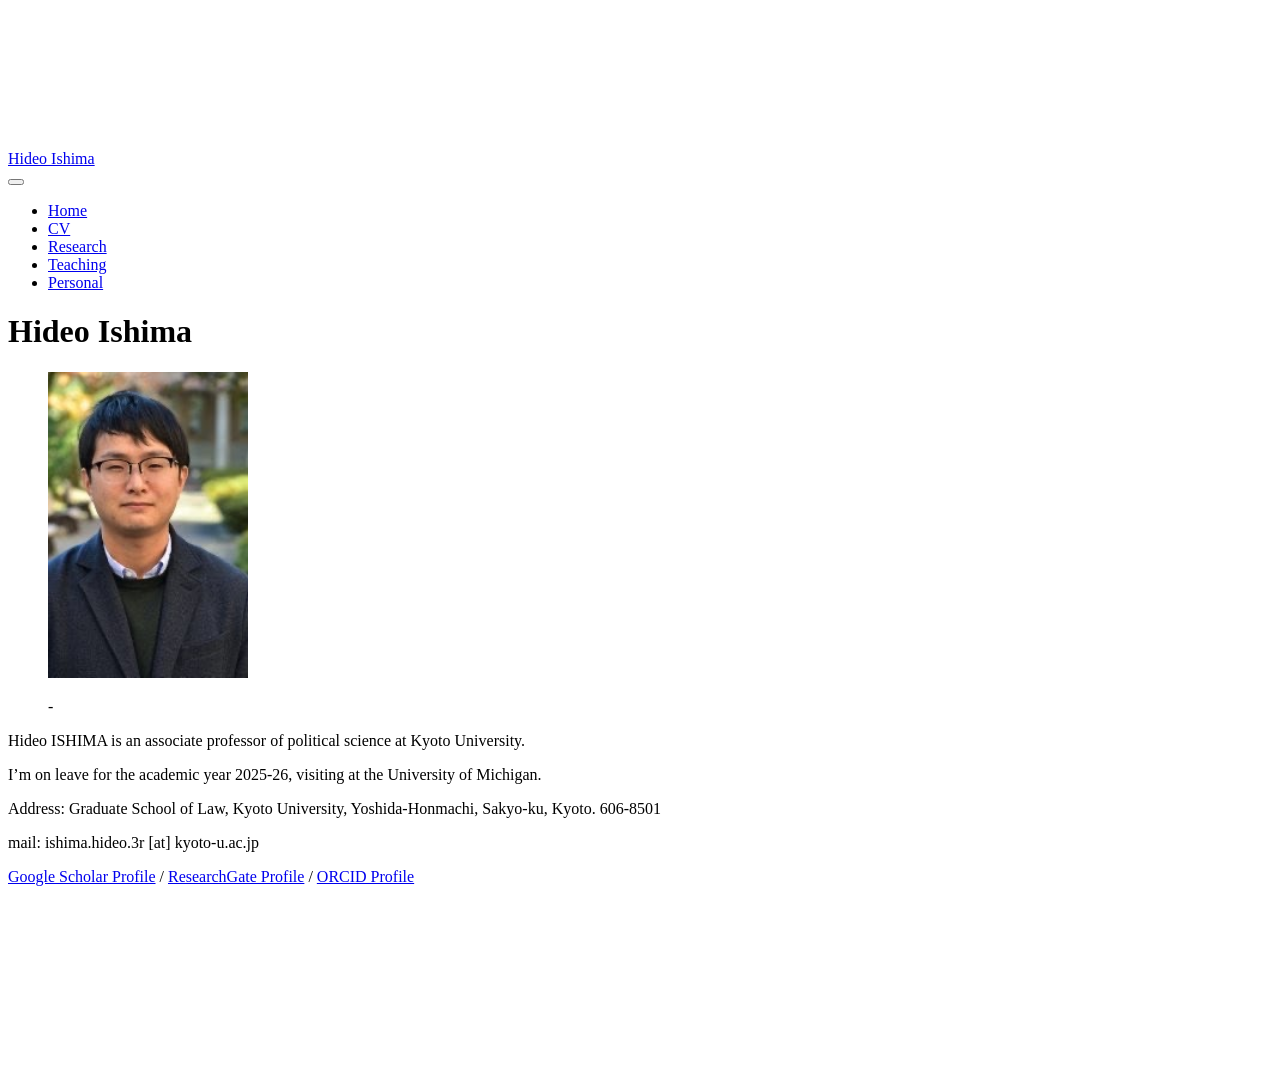
==== index.html @ a332a1b3 "Built site for gh-pages" ====
<!DOCTYPE html>
<html xmlns="http://www.w3.org/1999/xhtml" lang="en" xml:lang="en"><head>

<meta charset="utf-8">
<meta name="generator" content="quarto-1.8.24">

<meta name="viewport" content="width=device-width, initial-scale=1.0, user-scalable=yes">


<title>Hideo Ishima</title>
<style>
code{white-space: pre-wrap;}
span.smallcaps{font-variant: small-caps;}
div.columns{display: flex; gap: min(4vw, 1.5em);}
div.column{flex: auto; overflow-x: auto;}
div.hanging-indent{margin-left: 1.5em; text-indent: -1.5em;}
ul.task-list{list-style: none;}
ul.task-list li input[type="checkbox"] {
  width: 0.8em;
  margin: 0 0.8em 0.2em -1em; /* quarto-specific, see https://github.com/quarto-dev/quarto-cli/issues/4556 */ 
  vertical-align: middle;
}
</style>


<script src="site_libs/quarto-nav/quarto-nav.js"></script>
<script src="site_libs/quarto-nav/headroom.min.js"></script>
<script src="site_libs/clipboard/clipboard.min.js"></script>
<script src="site_libs/quarto-search/autocomplete.umd.js"></script>
<script src="site_libs/quarto-search/fuse.min.js"></script>
<script src="site_libs/quarto-search/quarto-search.js"></script>
<meta name="quarto:offset" content="./">
<script src="site_libs/quarto-html/quarto.js" type="module"></script>
<script src="site_libs/quarto-html/tabsets/tabsets.js" type="module"></script>
<script src="site_libs/quarto-html/axe/axe-check.js" type="module"></script>
<script src="site_libs/quarto-html/popper.min.js"></script>
<script src="site_libs/quarto-html/tippy.umd.min.js"></script>
<script src="site_libs/quarto-html/anchor.min.js"></script>
<link href="site_libs/quarto-html/tippy.css" rel="stylesheet">
<link href="site_libs/quarto-html/quarto-syntax-highlighting-dc55a5b9e770e841cd82e46aadbfb9b0.css" rel="stylesheet" id="quarto-text-highlighting-styles">
<script src="site_libs/bootstrap/bootstrap.min.js"></script>
<link href="site_libs/bootstrap/bootstrap-icons.css" rel="stylesheet">
<link href="site_libs/bootstrap/bootstrap-5b4ad623e5705c0698d39aec6f10cf02.min.css" rel="stylesheet" append-hash="true" id="quarto-bootstrap" data-mode="light">
<script id="quarto-search-options" type="application/json">{
  "location": "navbar",
  "copy-button": false,
  "collapse-after": 3,
  "panel-placement": "end",
  "type": "overlay",
  "limit": 50,
  "keyboard-shortcut": [
    "f",
    "/",
    "s"
  ],
  "show-item-context": false,
  "language": {
    "search-no-results-text": "No results",
    "search-matching-documents-text": "matching documents",
    "search-copy-link-title": "Copy link to search",
    "search-hide-matches-text": "Hide additional matches",
    "search-more-match-text": "more match in this document",
    "search-more-matches-text": "more matches in this document",
    "search-clear-button-title": "Clear",
    "search-text-placeholder": "",
    "search-detached-cancel-button-title": "Cancel",
    "search-submit-button-title": "Submit",
    "search-label": "Search"
  }
}</script>


<link rel="stylesheet" href="styles.css">
</head>

<body class="nav-fixed quarto-light">

<div id="quarto-search-results"></div>
  <header id="quarto-header" class="headroom fixed-top">
    <nav class="navbar navbar-expand-lg " data-bs-theme="dark">
      <div class="navbar-container container-fluid">
      <div class="navbar-brand-container mx-auto">
    <a href="./index.html" class="navbar-brand navbar-brand-logo">
    </a>
    <a class="navbar-brand" href="./index.html">
    <span class="navbar-title">Hideo Ishima</span>
    </a>
  </div>
            <div id="quarto-search" class="" title="Search"></div>
          <button class="navbar-toggler" type="button" data-bs-toggle="collapse" data-bs-target="#navbarCollapse" aria-controls="navbarCollapse" role="menu" aria-expanded="false" aria-label="Toggle navigation" onclick="if (window.quartoToggleHeadroom) { window.quartoToggleHeadroom(); }">
  <span class="navbar-toggler-icon"></span>
</button>
          <div class="collapse navbar-collapse" id="navbarCollapse">
            <ul class="navbar-nav navbar-nav-scroll me-auto">
  <li class="nav-item">
    <a class="nav-link active" href="./index.html" aria-current="page"> 
<span class="menu-text">Home</span></a>
  </li>  
  <li class="nav-item">
    <a class="nav-link" href="./about.html"> 
<span class="menu-text">CV</span></a>
  </li>  
  <li class="nav-item">
    <a class="nav-link" href="./research.html"> 
<span class="menu-text">Research</span></a>
  </li>  
  <li class="nav-item">
    <a class="nav-link" href="./teaching.html"> 
<span class="menu-text">Teaching</span></a>
  </li>  
  <li class="nav-item">
    <a class="nav-link" href="./personal.html"> 
<span class="menu-text">Personal</span></a>
  </li>  
</ul>
          </div> <!-- /navcollapse -->
            <div class="quarto-navbar-tools">
</div>
      </div> <!-- /container-fluid -->
    </nav>
</header>
<!-- content -->
<div id="quarto-content" class="quarto-container page-columns page-rows-contents page-layout-article page-navbar">
<!-- sidebar -->
<!-- margin-sidebar -->
    <div id="quarto-margin-sidebar" class="sidebar margin-sidebar zindex-bottom">
        
    </div>
<!-- main -->
<main class="content" id="quarto-document-content">

<header id="title-block-header" class="quarto-title-block default">
<div class="quarto-title">
<h1 class="title">Hideo Ishima</h1>
</div>



<div class="quarto-title-meta">

    
  
    
  </div>
  


</header>


<div class="quarto-figure quarto-figure-center">
<figure class="figure">
<p><img src="pictures/profile.jpg" class="float-end rounded img-fluid figure-img" width="200"></p>
<figcaption>-</figcaption>
</figure>
</div>
<p>Hideo ISHIMA is an associate professor of political science at Kyoto University.</p>
<p>I’m on leave for the academic year 2025-26, visiting at the University of Michigan.</p>
<p>Address: Graduate School of Law, Kyoto University, Yoshida-Honmachi, Sakyo-ku, Kyoto. 606-8501</p>
<p>mail: ishima.hideo.3r [at] kyoto-u.ac.jp</p>
<p><a href="https://scholar.google.co.jp/citations?user=8bQKmPMAAAAJ&amp;hl=en">Google Scholar Profile</a> / <a href="https://www.researchgate.net/profile/Hideo-Ishima">ResearchGate Profile</a> / <a href="https://orcid.org/0000-0002-8777-1902">ORCID Profile</a></p>



</main> <!-- /main -->
<script id="quarto-html-after-body" type="application/javascript">
  window.document.addEventListener("DOMContentLoaded", function (event) {
    const icon = "";
    const anchorJS = new window.AnchorJS();
    anchorJS.options = {
      placement: 'right',
      icon: icon
    };
    anchorJS.add('.anchored');
    const isCodeAnnotation = (el) => {
      for (const clz of el.classList) {
        if (clz.startsWith('code-annotation-')) {                     
          return true;
        }
      }
      return false;
    }
    const onCopySuccess = function(e) {
      // button target
      const button = e.trigger;
      // don't keep focus
      button.blur();
      // flash "checked"
      button.classList.add('code-copy-button-checked');
      var currentTitle = button.getAttribute("title");
      button.setAttribute("title", "Copied!");
      let tooltip;
      if (window.bootstrap) {
        button.setAttribute("data-bs-toggle", "tooltip");
        button.setAttribute("data-bs-placement", "left");
        button.setAttribute("data-bs-title", "Copied!");
        tooltip = new bootstrap.Tooltip(button, 
          { trigger: "manual", 
            customClass: "code-copy-button-tooltip",
            offset: [0, -8]});
        tooltip.show();    
      }
      setTimeout(function() {
        if (tooltip) {
          tooltip.hide();
          button.removeAttribute("data-bs-title");
          button.removeAttribute("data-bs-toggle");
          button.removeAttribute("data-bs-placement");
        }
        button.setAttribute("title", currentTitle);
        button.classList.remove('code-copy-button-checked');
      }, 1000);
      // clear code selection
      e.clearSelection();
    }
    const getTextToCopy = function(trigger) {
      const outerScaffold = trigger.parentElement.cloneNode(true);
      const codeEl = outerScaffold.querySelector('code');
      for (const childEl of codeEl.children) {
        if (isCodeAnnotation(childEl)) {
          childEl.remove();
        }
      }
      return codeEl.innerText;
    }
    const clipboard = new window.ClipboardJS('.code-copy-button:not([data-in-quarto-modal])', {
      text: getTextToCopy
    });
    clipboard.on('success', onCopySuccess);
    if (window.document.getElementById('quarto-embedded-source-code-modal')) {
      const clipboardModal = new window.ClipboardJS('.code-copy-button[data-in-quarto-modal]', {
        text: getTextToCopy,
        container: window.document.getElementById('quarto-embedded-source-code-modal')
      });
      clipboardModal.on('success', onCopySuccess);
    }
      var localhostRegex = new RegExp(/^(?:http|https):\/\/localhost\:?[0-9]*\//);
      var mailtoRegex = new RegExp(/^mailto:/);
        var filterRegex = new RegExp('/' + window.location.host + '/');
      var isInternal = (href) => {
          return filterRegex.test(href) || localhostRegex.test(href) || mailtoRegex.test(href);
      }
      // Inspect non-navigation links and adorn them if external
     var links = window.document.querySelectorAll('a[href]:not(.nav-link):not(.navbar-brand):not(.toc-action):not(.sidebar-link):not(.sidebar-item-toggle):not(.pagination-link):not(.no-external):not([aria-hidden]):not(.dropdown-item):not(.quarto-navigation-tool):not(.about-link)');
      for (var i=0; i<links.length; i++) {
        const link = links[i];
        if (!isInternal(link.href)) {
          // undo the damage that might have been done by quarto-nav.js in the case of
          // links that we want to consider external
          if (link.dataset.originalHref !== undefined) {
            link.href = link.dataset.originalHref;
          }
        }
      }
    function tippyHover(el, contentFn, onTriggerFn, onUntriggerFn) {
      const config = {
        allowHTML: true,
        maxWidth: 500,
        delay: 100,
        arrow: false,
        appendTo: function(el) {
            return el.parentElement;
        },
        interactive: true,
        interactiveBorder: 10,
        theme: 'quarto',
        placement: 'bottom-start',
      };
      if (contentFn) {
        config.content = contentFn;
      }
      if (onTriggerFn) {
        config.onTrigger = onTriggerFn;
      }
      if (onUntriggerFn) {
        config.onUntrigger = onUntriggerFn;
      }
      window.tippy(el, config); 
    }
    const noterefs = window.document.querySelectorAll('a[role="doc-noteref"]');
    for (var i=0; i<noterefs.length; i++) {
      const ref = noterefs[i];
      tippyHover(ref, function() {
        // use id or data attribute instead here
        let href = ref.getAttribute('data-footnote-href') || ref.getAttribute('href');
        try { href = new URL(href).hash; } catch {}
        const id = href.replace(/^#\/?/, "");
        const note = window.document.getElementById(id);
        if (note) {
          return note.innerHTML;
        } else {
          return "";
        }
      });
    }
    const xrefs = window.document.querySelectorAll('a.quarto-xref');
    const processXRef = (id, note) => {
      // Strip column container classes
      const stripColumnClz = (el) => {
        el.classList.remove("page-full", "page-columns");
        if (el.children) {
          for (const child of el.children) {
            stripColumnClz(child);
          }
        }
      }
      stripColumnClz(note)
      if (id === null || id.startsWith('sec-')) {
        // Special case sections, only their first couple elements
        const container = document.createElement("div");
        if (note.children && note.children.length > 2) {
          container.appendChild(note.children[0].cloneNode(true));
          for (let i = 1; i < note.children.length; i++) {
            const child = note.children[i];
            if (child.tagName === "P" && child.innerText === "") {
              continue;
            } else {
              container.appendChild(child.cloneNode(true));
              break;
            }
          }
          if (window.Quarto?.typesetMath) {
            window.Quarto.typesetMath(container);
          }
          return container.innerHTML
        } else {
          if (window.Quarto?.typesetMath) {
            window.Quarto.typesetMath(note);
          }
          return note.innerHTML;
        }
      } else {
        // Remove any anchor links if they are present
        const anchorLink = note.querySelector('a.anchorjs-link');
        if (anchorLink) {
          anchorLink.remove();
        }
        if (window.Quarto?.typesetMath) {
          window.Quarto.typesetMath(note);
        }
        if (note.classList.contains("callout")) {
          return note.outerHTML;
        } else {
          return note.innerHTML;
        }
      }
    }
    for (var i=0; i<xrefs.length; i++) {
      const xref = xrefs[i];
      tippyHover(xref, undefined, function(instance) {
        instance.disable();
        let url = xref.getAttribute('href');
        let hash = undefined; 
        if (url.startsWith('#')) {
          hash = url;
        } else {
          try { hash = new URL(url).hash; } catch {}
        }
        if (hash) {
          const id = hash.replace(/^#\/?/, "");
          const note = window.document.getElementById(id);
          if (note !== null) {
            try {
              const html = processXRef(id, note.cloneNode(true));
              instance.setContent(html);
            } finally {
              instance.enable();
              instance.show();
            }
          } else {
            // See if we can fetch this
            fetch(url.split('#')[0])
            .then(res => res.text())
            .then(html => {
              const parser = new DOMParser();
              const htmlDoc = parser.parseFromString(html, "text/html");
              const note = htmlDoc.getElementById(id);
              if (note !== null) {
                const html = processXRef(id, note);
                instance.setContent(html);
              } 
            }).finally(() => {
              instance.enable();
              instance.show();
            });
          }
        } else {
          // See if we can fetch a full url (with no hash to target)
          // This is a special case and we should probably do some content thinning / targeting
          fetch(url)
          .then(res => res.text())
          .then(html => {
            const parser = new DOMParser();
            const htmlDoc = parser.parseFromString(html, "text/html");
            const note = htmlDoc.querySelector('main.content');
            if (note !== null) {
              // This should only happen for chapter cross references
              // (since there is no id in the URL)
              // remove the first header
              if (note.children.length > 0 && note.children[0].tagName === "HEADER") {
                note.children[0].remove();
              }
              const html = processXRef(null, note);
              instance.setContent(html);
            } 
          }).finally(() => {
            instance.enable();
            instance.show();
          });
        }
      }, function(instance) {
      });
    }
        let selectedAnnoteEl;
        const selectorForAnnotation = ( cell, annotation) => {
          let cellAttr = 'data-code-cell="' + cell + '"';
          let lineAttr = 'data-code-annotation="' +  annotation + '"';
          const selector = 'span[' + cellAttr + '][' + lineAttr + ']';
          return selector;
        }
        const selectCodeLines = (annoteEl) => {
          const doc = window.document;
          const targetCell = annoteEl.getAttribute("data-target-cell");
          const targetAnnotation = annoteEl.getAttribute("data-target-annotation");
          const annoteSpan = window.document.querySelector(selectorForAnnotation(targetCell, targetAnnotation));
          const lines = annoteSpan.getAttribute("data-code-lines").split(",");
          const lineIds = lines.map((line) => {
            return targetCell + "-" + line;
          })
          let top = null;
          let height = null;
          let parent = null;
          if (lineIds.length > 0) {
              //compute the position of the single el (top and bottom and make a div)
              const el = window.document.getElementById(lineIds[0]);
              top = el.offsetTop;
              height = el.offsetHeight;
              parent = el.parentElement.parentElement;
            if (lineIds.length > 1) {
              const lastEl = window.document.getElementById(lineIds[lineIds.length - 1]);
              const bottom = lastEl.offsetTop + lastEl.offsetHeight;
              height = bottom - top;
            }
            if (top !== null && height !== null && parent !== null) {
              // cook up a div (if necessary) and position it 
              let div = window.document.getElementById("code-annotation-line-highlight");
              if (div === null) {
                div = window.document.createElement("div");
                div.setAttribute("id", "code-annotation-line-highlight");
                div.style.position = 'absolute';
                parent.appendChild(div);
              }
              div.style.top = top - 2 + "px";
              div.style.height = height + 4 + "px";
              div.style.left = 0;
              let gutterDiv = window.document.getElementById("code-annotation-line-highlight-gutter");
              if (gutterDiv === null) {
                gutterDiv = window.document.createElement("div");
                gutterDiv.setAttribute("id", "code-annotation-line-highlight-gutter");
                gutterDiv.style.position = 'absolute';
                const codeCell = window.document.getElementById(targetCell);
                const gutter = codeCell.querySelector('.code-annotation-gutter');
                gutter.appendChild(gutterDiv);
              }
              gutterDiv.style.top = top - 2 + "px";
              gutterDiv.style.height = height + 4 + "px";
            }
            selectedAnnoteEl = annoteEl;
          }
        };
        const unselectCodeLines = () => {
          const elementsIds = ["code-annotation-line-highlight", "code-annotation-line-highlight-gutter"];
          elementsIds.forEach((elId) => {
            const div = window.document.getElementById(elId);
            if (div) {
              div.remove();
            }
          });
          selectedAnnoteEl = undefined;
        };
          // Handle positioning of the toggle
      window.addEventListener(
        "resize",
        throttle(() => {
          elRect = undefined;
          if (selectedAnnoteEl) {
            selectCodeLines(selectedAnnoteEl);
          }
        }, 10)
      );
      function throttle(fn, ms) {
      let throttle = false;
      let timer;
        return (...args) => {
          if(!throttle) { // first call gets through
              fn.apply(this, args);
              throttle = true;
          } else { // all the others get throttled
              if(timer) clearTimeout(timer); // cancel #2
              timer = setTimeout(() => {
                fn.apply(this, args);
                timer = throttle = false;
              }, ms);
          }
        };
      }
        // Attach click handler to the DT
        const annoteDls = window.document.querySelectorAll('dt[data-target-cell]');
        for (const annoteDlNode of annoteDls) {
          annoteDlNode.addEventListener('click', (event) => {
            const clickedEl = event.target;
            if (clickedEl !== selectedAnnoteEl) {
              unselectCodeLines();
              const activeEl = window.document.querySelector('dt[data-target-cell].code-annotation-active');
              if (activeEl) {
                activeEl.classList.remove('code-annotation-active');
              }
              selectCodeLines(clickedEl);
              clickedEl.classList.add('code-annotation-active');
            } else {
              // Unselect the line
              unselectCodeLines();
              clickedEl.classList.remove('code-annotation-active');
            }
          });
        }
    const findCites = (el) => {
      const parentEl = el.parentElement;
      if (parentEl) {
        const cites = parentEl.dataset.cites;
        if (cites) {
          return {
            el,
            cites: cites.split(' ')
          };
        } else {
          return findCites(el.parentElement)
        }
      } else {
        return undefined;
      }
    };
    var bibliorefs = window.document.querySelectorAll('a[role="doc-biblioref"]');
    for (var i=0; i<bibliorefs.length; i++) {
      const ref = bibliorefs[i];
      const citeInfo = findCites(ref);
      if (citeInfo) {
        tippyHover(citeInfo.el, function() {
          var popup = window.document.createElement('div');
          citeInfo.cites.forEach(function(cite) {
            var citeDiv = window.document.createElement('div');
            citeDiv.classList.add('hanging-indent');
            citeDiv.classList.add('csl-entry');
            var biblioDiv = window.document.getElementById('ref-' + cite);
            if (biblioDiv) {
              citeDiv.innerHTML = biblioDiv.innerHTML;
            }
            popup.appendChild(citeDiv);
          });
          return popup.innerHTML;
        });
      }
    }
  });
  </script>
</div> <!-- /content -->




</body></html>
---- site_libs/quarto-html/tippy.css ----
.tippy-box[data-animation=fade][data-state=hidden]{opacity:0}[data-tippy-root]{max-width:calc(100vw - 10px)}.tippy-box{position:relative;background-color:#333;color:#fff;border-radius:4px;font-size:14px;line-height:1.4;white-space:normal;outline:0;transition-property:transform,visibility,opacity}.tippy-box[data-placement^=top]>.tippy-arrow{bottom:0}.tippy-box[data-placement^=top]>.tippy-arrow:before{bottom:-7px;left:0;border-width:8px 8px 0;border-top-color:initial;transform-origin:center top}.tippy-box[data-placement^=bottom]>.tippy-arrow{top:0}.tippy-box[data-placement^=bottom]>.tippy-arrow:before{top:-7px;left:0;border-width:0 8px 8px;border-bottom-color:initial;transform-origin:center bottom}.tippy-box[data-placement^=left]>.tippy-arrow{right:0}.tippy-box[data-placement^=left]>.tippy-arrow:before{border-width:8px 0 8px 8px;border-left-color:initial;right:-7px;transform-origin:center left}.tippy-box[data-placement^=right]>.tippy-arrow{left:0}.tippy-box[data-placement^=right]>.tippy-arrow:before{left:-7px;border-width:8px 8px 8px 0;border-right-color:initial;transform-origin:center right}.tippy-box[data-inertia][data-state=visible]{transition-timing-function:cubic-bezier(.54,1.5,.38,1.11)}.tippy-arrow{width:16px;height:16px;color:#333}.tippy-arrow:before{content:"";position:absolute;border-color:transparent;border-style:solid}.tippy-content{position:relative;padding:5px 9px;z-index:1}
---- site_libs/quarto-html/quarto-syntax-highlighting-dc55a5b9e770e841cd82e46aadbfb9b0.css ----
/* quarto syntax highlight colors */
:root {
  --quarto-hl-ot-color: #003B4F;
  --quarto-hl-at-color: #657422;
  --quarto-hl-ss-color: #20794D;
  --quarto-hl-an-color: #5E5E5E;
  --quarto-hl-fu-color: #4758AB;
  --quarto-hl-st-color: #20794D;
  --quarto-hl-cf-color: #003B4F;
  --quarto-hl-op-color: #5E5E5E;
  --quarto-hl-er-color: #AD0000;
  --quarto-hl-bn-color: #AD0000;
  --quarto-hl-al-color: #AD0000;
  --quarto-hl-va-color: #111111;
  --quarto-hl-bu-color: inherit;
  --quarto-hl-ex-color: inherit;
  --quarto-hl-pp-color: #AD0000;
  --quarto-hl-in-color: #5E5E5E;
  --quarto-hl-vs-color: #20794D;
  --quarto-hl-wa-color: #5E5E5E;
  --quarto-hl-do-color: #5E5E5E;
  --quarto-hl-im-color: #00769E;
  --quarto-hl-ch-color: #20794D;
  --quarto-hl-dt-color: #AD0000;
  --quarto-hl-fl-color: #AD0000;
  --quarto-hl-co-color: #5E5E5E;
  --quarto-hl-cv-color: #5E5E5E;
  --quarto-hl-cn-color: #8f5902;
  --quarto-hl-sc-color: #5E5E5E;
  --quarto-hl-dv-color: #AD0000;
  --quarto-hl-kw-color: #003B4F;
}

/* other quarto variables */
:root {
  --quarto-font-monospace: SFMono-Regular, Menlo, Monaco, Consolas, "Liberation Mono", "Courier New", monospace;
}

/* syntax highlight based on Pandoc's rules */
pre > code.sourceCode > span {
  color: #003B4F;
}

code.sourceCode > span {
  color: #003B4F;
}

div.sourceCode,
div.sourceCode pre.sourceCode {
  color: #003B4F;
}

/* Normal */
code span {
  color: #003B4F;
}

/* Alert */
code span.al {
  color: #AD0000;
  font-style: inherit;
}

/* Annotation */
code span.an {
  color: #5E5E5E;
  font-style: inherit;
}

/* Attribute */
code span.at {
  color: #657422;
  font-style: inherit;
}

/* BaseN */
code span.bn {
  color: #AD0000;
  font-style: inherit;
}

/* BuiltIn */
code span.bu {
  font-style: inherit;
}

/* ControlFlow */
code span.cf {
  color: #003B4F;
  font-weight: bold;
  font-style: inherit;
}

/* Char */
code span.ch {
  color: #20794D;
  font-style: inherit;
}

/* Constant */
code span.cn {
  color: #8f5902;
  font-style: inherit;
}

/* Comment */
code span.co {
  color: #5E5E5E;
  font-style: inherit;
}

/* CommentVar */
code span.cv {
  color: #5E5E5E;
  font-style: italic;
}

/* Documentation */
code span.do {
  color: #5E5E5E;
  font-style: italic;
}

/* DataType */
code span.dt {
  color: #AD0000;
  font-style: inherit;
}

/* DecVal */
code span.dv {
  color: #AD0000;
  font-style: inherit;
}

/* Error */
code span.er {
  color: #AD0000;
  font-style: inherit;
}

/* Extension */
code span.ex {
  font-style: inherit;
}

/* Float */
code span.fl {
  color: #AD0000;
  font-style: inherit;
}

/* Function */
code span.fu {
  color: #4758AB;
  font-style: inherit;
}

/* Import */
code span.im {
  color: #00769E;
  font-style: inherit;
}

/* Information */
code span.in {
  color: #5E5E5E;
  font-style: inherit;
}

/* Keyword */
code span.kw {
  color: #003B4F;
  font-weight: bold;
  font-style: inherit;
}

/* Operator */
code span.op {
  color: #5E5E5E;
  font-style: inherit;
}

/* Other */
code span.ot {
  color: #003B4F;
  font-style: inherit;
}

/* Preprocessor */
code span.pp {
  color: #AD0000;
  font-style: inherit;
}

/* SpecialChar */
code span.sc {
  color: #5E5E5E;
  font-style: inherit;
}

/* SpecialString */
code span.ss {
  color: #20794D;
  font-style: inherit;
}

/* String */
code span.st {
  color: #20794D;
  font-style: inherit;
}

/* Variable */
code span.va {
  color: #111111;
  font-style: inherit;
}

/* VerbatimString */
code span.vs {
  color: #20794D;
  font-style: inherit;
}

/* Warning */
code span.wa {
  color: #5E5E5E;
  font-style: italic;
}

.prevent-inlining {
  content: "</";
}

/*# sourceMappingURL=21f0b8dca5c347bd0a806dc2ce2adfe3.css.map */
---- styles.css ----
/* css styles */

.profile-right{
    float: right;
    width: 180px;
    margin: 0 0 1rem 1rem;
    border-radius: 8px;
}
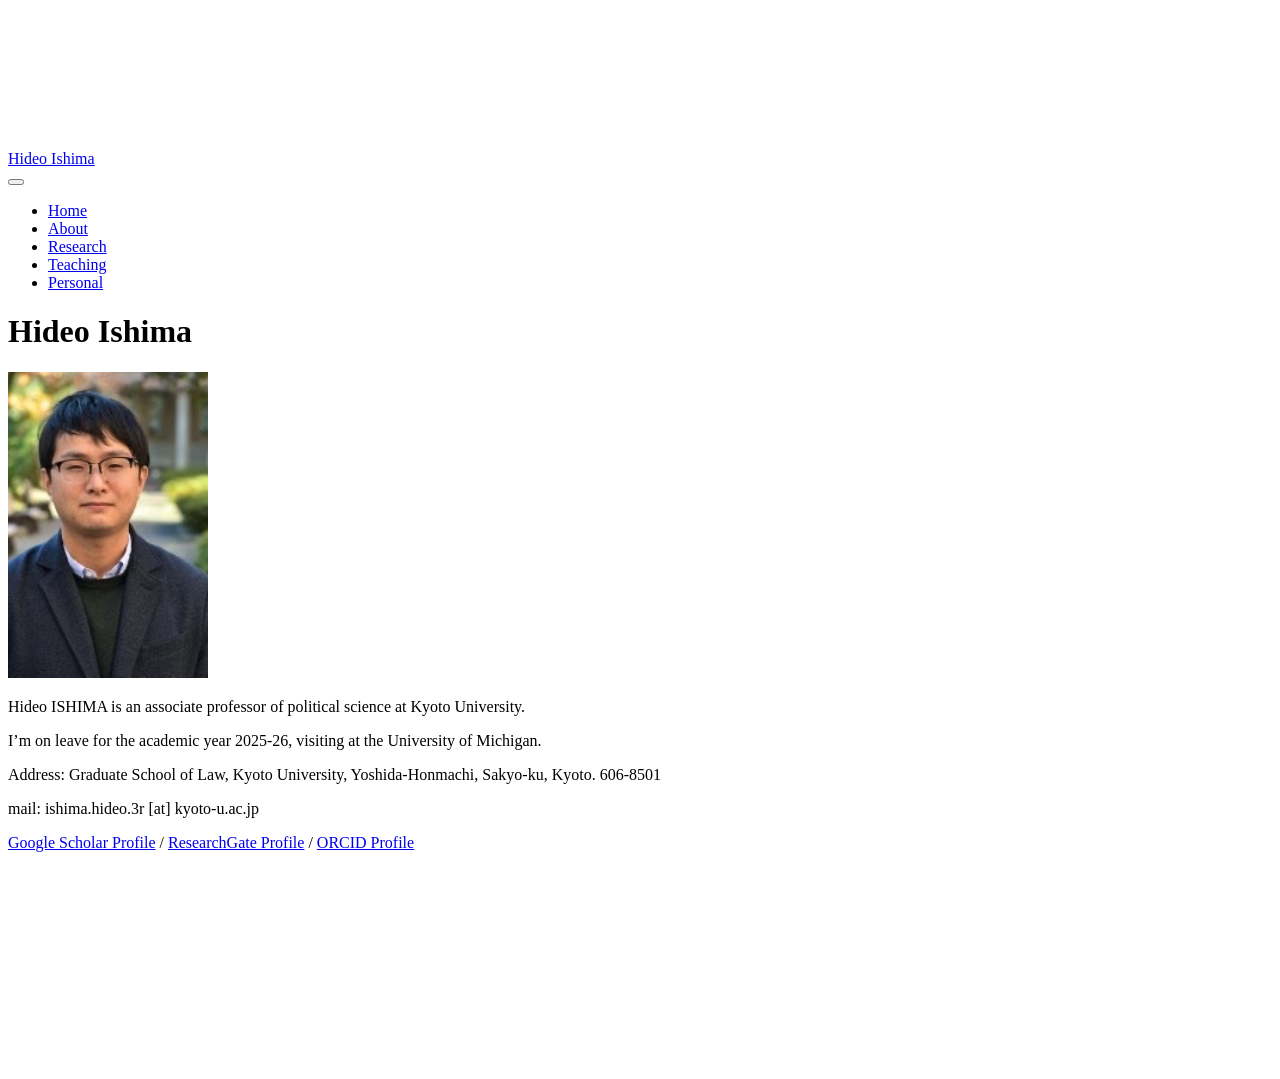
==== commit 3a433b06: "Built site for gh-pages" ====
--- a/index.html
+++ b/index.html
@@ -98,7 +98,7 @@
   </li>  
   <li class="nav-item">
     <a class="nav-link" href="./about.html"> 
-<span class="menu-text">CV</span></a>
+<span class="menu-text">About</span></a>
   </li>  
   <li class="nav-item">
     <a class="nav-link" href="./research.html"> 
@@ -148,12 +148,7 @@
 </header>
 
 
-<div class="quarto-figure quarto-figure-center">
-<figure class="figure">
-<p><img src="pictures/profile.jpg" class="float-end rounded img-fluid figure-img" width="200"></p>
-<figcaption>-</figcaption>
-</figure>
-</div>
+<p><img src="pictures/profile.jpg" class="float-end rounded img-fluid" width="200"></p>
 <p>Hideo ISHIMA is an associate professor of political science at Kyoto University.</p>
 <p>I’m on leave for the academic year 2025-26, visiting at the University of Michigan.</p>
 <p>Address: Graduate School of Law, Kyoto University, Yoshida-Honmachi, Sakyo-ku, Kyoto. 606-8501</p>
@@ -236,7 +231,7 @@
     }
       var localhostRegex = new RegExp(/^(?:http|https):\/\/localhost\:?[0-9]*\//);
       var mailtoRegex = new RegExp(/^mailto:/);
-        var filterRegex = new RegExp('/' + window.location.host + '/');
+        var filterRegex = new RegExp("https:\/\/h-ism\.github\.io\/");
       var isInternal = (href) => {
           return filterRegex.test(href) || localhostRegex.test(href) || mailtoRegex.test(href);
       }
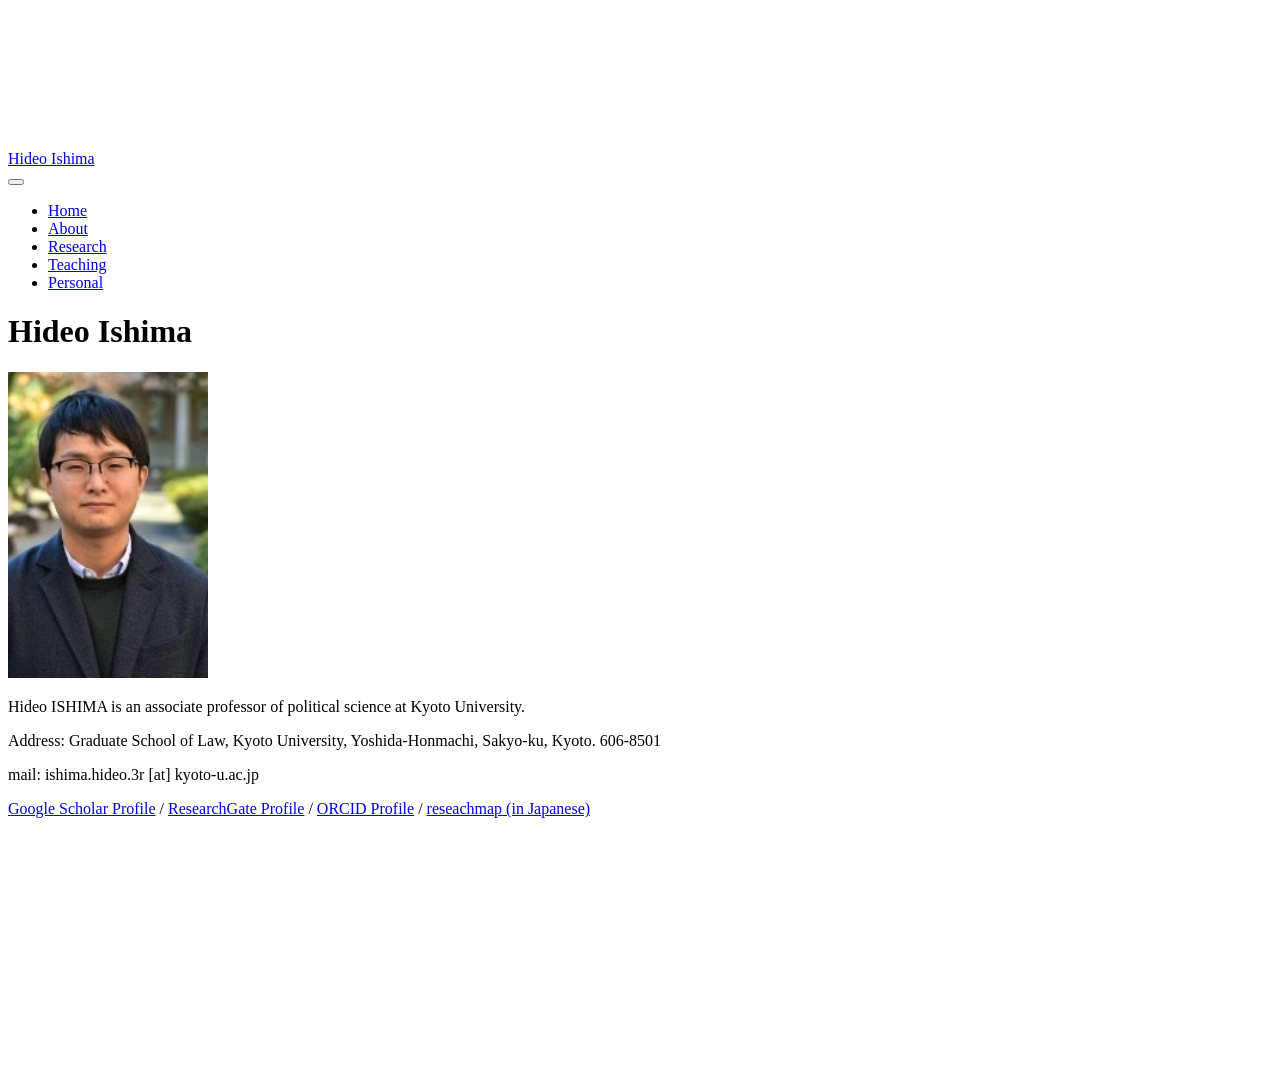
==== commit b5289f57: "Built site for gh-pages" ====
--- a/index.html
+++ b/index.html
@@ -150,10 +150,9 @@
 
 <p><img src="pictures/profile.jpg" class="float-end rounded img-fluid" width="200"></p>
 <p>Hideo ISHIMA is an associate professor of political science at Kyoto University.</p>
-<p>I’m on leave for the academic year 2025-26, visiting at the University of Michigan.</p>
 <p>Address: Graduate School of Law, Kyoto University, Yoshida-Honmachi, Sakyo-ku, Kyoto. 606-8501</p>
 <p>mail: ishima.hideo.3r [at] kyoto-u.ac.jp</p>
-<p><a href="https://scholar.google.co.jp/citations?user=8bQKmPMAAAAJ&amp;hl=en">Google Scholar Profile</a> / <a href="https://www.researchgate.net/profile/Hideo-Ishima">ResearchGate Profile</a> / <a href="https://orcid.org/0000-0002-8777-1902">ORCID Profile</a></p>
+<p><a href="https://scholar.google.co.jp/citations?user=8bQKmPMAAAAJ&amp;hl=en">Google Scholar Profile</a> / <a href="https://www.researchgate.net/profile/Hideo-Ishima">ResearchGate Profile</a> / <a href="https://orcid.org/0000-0002-8777-1902">ORCID Profile</a> / <a href="https://researchmap.jp/hideo_ishima">reseachmap (in Japanese)</a></p>
 
 
 
--- a/styles.css
+++ b/styles.css
@@ -5,4 +5,30 @@
     width: 180px;
     margin: 0 0 1rem 1rem;
     border-radius: 8px;
+}
+
+.gallery-img {
+    width: 100%;
+    border-radius: 10px;
+    display: block;
+    object-fit: cover;
+    aspect-ratio: 4 / 3;
+}
+
+.gallery-grid {
+  display: grid;
+  grid-template-columns: repeat(2, 1fr);
+  column-gap: 4rem;
+  row-gap: 2rem;
+  max-width: 860px;
+  margin: 0 auto;
+}
+
+.gallery-item {
+  width: 100%;
+}
+
+.gallery-img {
+  width: 100%;
+  border-radius: 6px;
 }
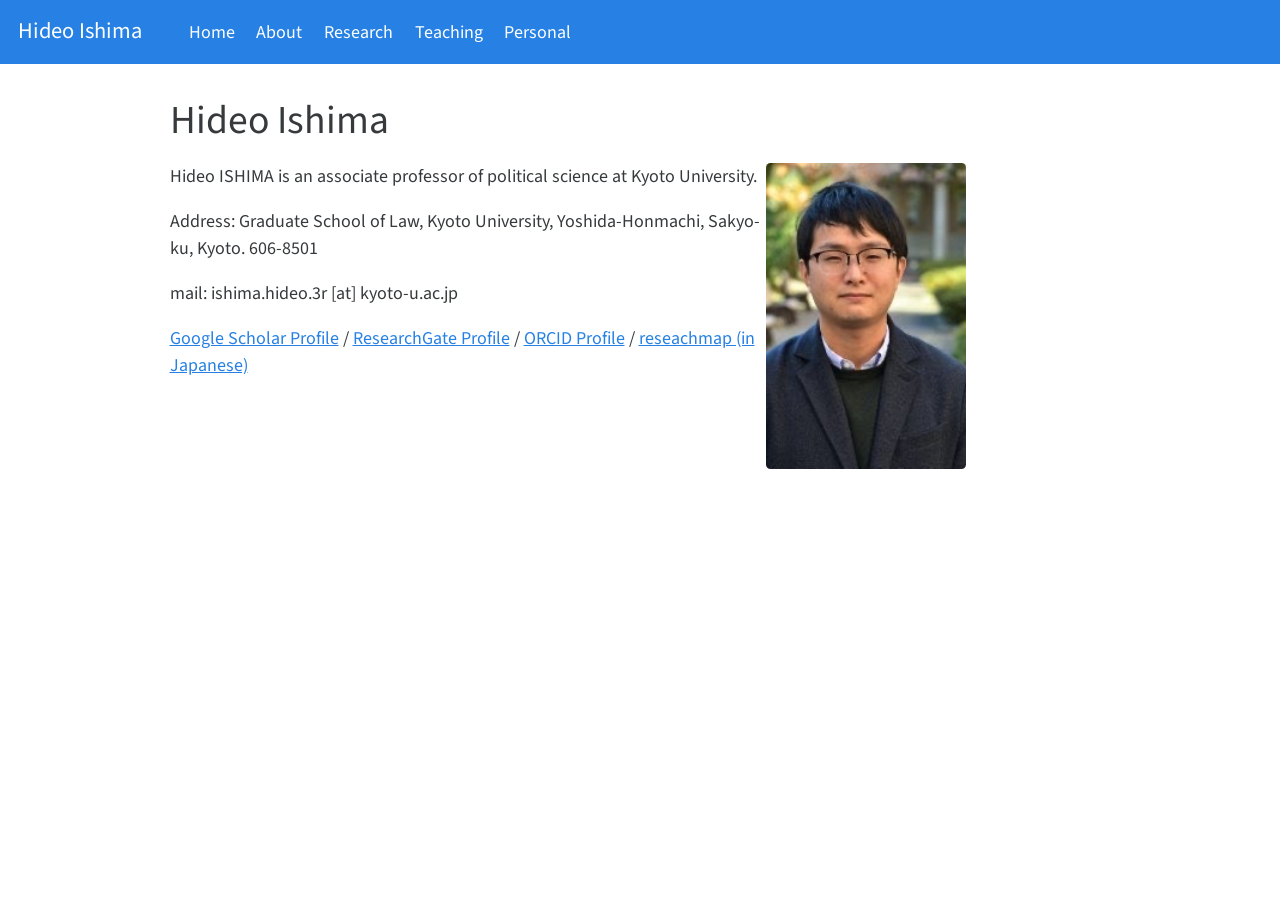
==== commit cadcc9d3: "Built site for gh-pages" ====
--- a/index.html
+++ b/index.html
@@ -2,7 +2,7 @@
 <html xmlns="http://www.w3.org/1999/xhtml" lang="en" xml:lang="en"><head>
 
 <meta charset="utf-8">
-<meta name="generator" content="quarto-1.8.24">
+<meta name="generator" content="quarto-1.1.189">
 
 <meta name="viewport" content="width=device-width, initial-scale=1.0, user-scalable=yes">
 
@@ -17,7 +17,7 @@
 ul.task-list{list-style: none;}
 ul.task-list li input[type="checkbox"] {
   width: 0.8em;
-  margin: 0 0.8em 0.2em -1em; /* quarto-specific, see https://github.com/quarto-dev/quarto-cli/issues/4556 */ 
+  margin: 0 0.8em 0.2em -1.6em;
   vertical-align: middle;
 }
 </style>
@@ -30,30 +30,22 @@
 <script src="site_libs/quarto-search/fuse.min.js"></script>
 <script src="site_libs/quarto-search/quarto-search.js"></script>
 <meta name="quarto:offset" content="./">
-<script src="site_libs/quarto-html/quarto.js" type="module"></script>
-<script src="site_libs/quarto-html/tabsets/tabsets.js" type="module"></script>
-<script src="site_libs/quarto-html/axe/axe-check.js" type="module"></script>
+<script src="site_libs/quarto-html/quarto.js"></script>
 <script src="site_libs/quarto-html/popper.min.js"></script>
 <script src="site_libs/quarto-html/tippy.umd.min.js"></script>
 <script src="site_libs/quarto-html/anchor.min.js"></script>
 <link href="site_libs/quarto-html/tippy.css" rel="stylesheet">
-<link href="site_libs/quarto-html/quarto-syntax-highlighting-dc55a5b9e770e841cd82e46aadbfb9b0.css" rel="stylesheet" id="quarto-text-highlighting-styles">
+<link href="site_libs/quarto-html/quarto-syntax-highlighting.css" rel="stylesheet" id="quarto-text-highlighting-styles">
 <script src="site_libs/bootstrap/bootstrap.min.js"></script>
 <link href="site_libs/bootstrap/bootstrap-icons.css" rel="stylesheet">
-<link href="site_libs/bootstrap/bootstrap-5b4ad623e5705c0698d39aec6f10cf02.min.css" rel="stylesheet" append-hash="true" id="quarto-bootstrap" data-mode="light">
+<link href="site_libs/bootstrap/bootstrap.min.css" rel="stylesheet" id="quarto-bootstrap" data-mode="light">
 <script id="quarto-search-options" type="application/json">{
   "location": "navbar",
   "copy-button": false,
   "collapse-after": 3,
   "panel-placement": "end",
   "type": "overlay",
-  "limit": 50,
-  "keyboard-shortcut": [
-    "f",
-    "/",
-    "s"
-  ],
-  "show-item-context": false,
+  "limit": 20,
   "language": {
     "search-no-results-text": "No results",
     "search-matching-documents-text": "matching documents",
@@ -62,10 +54,8 @@
     "search-more-match-text": "more match in this document",
     "search-more-matches-text": "more matches in this document",
     "search-clear-button-title": "Clear",
-    "search-text-placeholder": "",
     "search-detached-cancel-button-title": "Cancel",
-    "search-submit-button-title": "Submit",
-    "search-label": "Search"
+    "search-submit-button-title": "Submit"
   }
 }</script>
 
@@ -73,49 +63,40 @@
 <link rel="stylesheet" href="styles.css">
 </head>
 
-<body class="nav-fixed quarto-light">
+<body class="nav-fixed">
 
 <div id="quarto-search-results"></div>
   <header id="quarto-header" class="headroom fixed-top">
-    <nav class="navbar navbar-expand-lg " data-bs-theme="dark">
+    <nav class="navbar navbar-expand-lg navbar-dark ">
       <div class="navbar-container container-fluid">
-      <div class="navbar-brand-container mx-auto">
-    <a href="./index.html" class="navbar-brand navbar-brand-logo">
-    </a>
+      <div class="navbar-brand-container">
     <a class="navbar-brand" href="./index.html">
     <span class="navbar-title">Hideo Ishima</span>
     </a>
   </div>
-            <div id="quarto-search" class="" title="Search"></div>
-          <button class="navbar-toggler" type="button" data-bs-toggle="collapse" data-bs-target="#navbarCollapse" aria-controls="navbarCollapse" role="menu" aria-expanded="false" aria-label="Toggle navigation" onclick="if (window.quartoToggleHeadroom) { window.quartoToggleHeadroom(); }">
+          <button class="navbar-toggler" type="button" data-bs-toggle="collapse" data-bs-target="#navbarCollapse" aria-controls="navbarCollapse" aria-expanded="false" aria-label="Toggle navigation" onclick="if (window.quartoToggleHeadroom) { window.quartoToggleHeadroom(); }">
   <span class="navbar-toggler-icon"></span>
 </button>
           <div class="collapse navbar-collapse" id="navbarCollapse">
             <ul class="navbar-nav navbar-nav-scroll me-auto">
   <li class="nav-item">
-    <a class="nav-link active" href="./index.html" aria-current="page"> 
-<span class="menu-text">Home</span></a>
-  </li>  
-  <li class="nav-item">
-    <a class="nav-link" href="./about.html"> 
-<span class="menu-text">About</span></a>
-  </li>  
-  <li class="nav-item">
-    <a class="nav-link" href="./research.html"> 
-<span class="menu-text">Research</span></a>
-  </li>  
-  <li class="nav-item">
-    <a class="nav-link" href="./teaching.html"> 
-<span class="menu-text">Teaching</span></a>
-  </li>  
-  <li class="nav-item">
-    <a class="nav-link" href="./personal.html"> 
-<span class="menu-text">Personal</span></a>
+    <a class="nav-link active" href="./index.html" aria-current="page">Home</a>
+  </li>  
+  <li class="nav-item">
+    <a class="nav-link" href="./about.html">About</a>
+  </li>  
+  <li class="nav-item">
+    <a class="nav-link" href="./research.html">Research</a>
+  </li>  
+  <li class="nav-item">
+    <a class="nav-link" href="./teaching.html">Teaching</a>
+  </li>  
+  <li class="nav-item">
+    <a class="nav-link" href="./personal.html">Personal</a>
   </li>  
 </ul>
+              <div id="quarto-search" class="" title="Search"></div>
           </div> <!-- /navcollapse -->
-            <div class="quarto-navbar-tools">
-</div>
       </div> <!-- /container-fluid -->
     </nav>
 </header>
@@ -123,7 +104,7 @@
 <div id="quarto-content" class="quarto-container page-columns page-rows-contents page-layout-article page-navbar">
 <!-- sidebar -->
 <!-- margin-sidebar -->
-    <div id="quarto-margin-sidebar" class="sidebar margin-sidebar zindex-bottom">
+    <div id="quarto-margin-sidebar" class="sidebar margin-sidebar">
         
     </div>
 <!-- main -->
@@ -139,14 +120,11 @@
 <div class="quarto-title-meta">
 
     
-  
     
   </div>
   
 
-
 </header>
-
 
 <p><img src="pictures/profile.jpg" class="float-end rounded img-fluid" width="200"></p>
 <p>Hideo ISHIMA is an associate professor of political science at Kyoto University.</p>
@@ -158,408 +136,105 @@
 
 </main> <!-- /main -->
 <script id="quarto-html-after-body" type="application/javascript">
-  window.document.addEventListener("DOMContentLoaded", function (event) {
-    const icon = "";
-    const anchorJS = new window.AnchorJS();
-    anchorJS.options = {
-      placement: 'right',
-      icon: icon
-    };
-    anchorJS.add('.anchored');
-    const isCodeAnnotation = (el) => {
-      for (const clz of el.classList) {
-        if (clz.startsWith('code-annotation-')) {                     
-          return true;
-        }
-      }
-      return false;
+window.document.addEventListener("DOMContentLoaded", function (event) {
+  const toggleBodyColorMode = (bsSheetEl) => {
+    const mode = bsSheetEl.getAttribute("data-mode");
+    const bodyEl = window.document.querySelector("body");
+    if (mode === "dark") {
+      bodyEl.classList.add("quarto-dark");
+      bodyEl.classList.remove("quarto-light");
+    } else {
+      bodyEl.classList.add("quarto-light");
+      bodyEl.classList.remove("quarto-dark");
     }
-    const onCopySuccess = function(e) {
-      // button target
-      const button = e.trigger;
-      // don't keep focus
-      button.blur();
-      // flash "checked"
-      button.classList.add('code-copy-button-checked');
-      var currentTitle = button.getAttribute("title");
-      button.setAttribute("title", "Copied!");
-      let tooltip;
-      if (window.bootstrap) {
-        button.setAttribute("data-bs-toggle", "tooltip");
-        button.setAttribute("data-bs-placement", "left");
-        button.setAttribute("data-bs-title", "Copied!");
-        tooltip = new bootstrap.Tooltip(button, 
-          { trigger: "manual", 
-            customClass: "code-copy-button-tooltip",
-            offset: [0, -8]});
-        tooltip.show();    
-      }
-      setTimeout(function() {
-        if (tooltip) {
-          tooltip.hide();
-          button.removeAttribute("data-bs-title");
-          button.removeAttribute("data-bs-toggle");
-          button.removeAttribute("data-bs-placement");
-        }
-        button.setAttribute("title", currentTitle);
-        button.classList.remove('code-copy-button-checked');
-      }, 1000);
-      // clear code selection
-      e.clearSelection();
+  }
+  const toggleBodyColorPrimary = () => {
+    const bsSheetEl = window.document.querySelector("link#quarto-bootstrap");
+    if (bsSheetEl) {
+      toggleBodyColorMode(bsSheetEl);
     }
-    const getTextToCopy = function(trigger) {
-      const outerScaffold = trigger.parentElement.cloneNode(true);
-      const codeEl = outerScaffold.querySelector('code');
-      for (const childEl of codeEl.children) {
-        if (isCodeAnnotation(childEl)) {
-          childEl.remove();
-        }
-      }
-      return codeEl.innerText;
-    }
-    const clipboard = new window.ClipboardJS('.code-copy-button:not([data-in-quarto-modal])', {
-      text: getTextToCopy
-    });
-    clipboard.on('success', onCopySuccess);
-    if (window.document.getElementById('quarto-embedded-source-code-modal')) {
-      const clipboardModal = new window.ClipboardJS('.code-copy-button[data-in-quarto-modal]', {
-        text: getTextToCopy,
-        container: window.document.getElementById('quarto-embedded-source-code-modal')
-      });
-      clipboardModal.on('success', onCopySuccess);
-    }
-      var localhostRegex = new RegExp(/^(?:http|https):\/\/localhost\:?[0-9]*\//);
-      var mailtoRegex = new RegExp(/^mailto:/);
-        var filterRegex = new RegExp("https:\/\/h-ism\.github\.io\/");
-      var isInternal = (href) => {
-          return filterRegex.test(href) || localhostRegex.test(href) || mailtoRegex.test(href);
-      }
-      // Inspect non-navigation links and adorn them if external
-     var links = window.document.querySelectorAll('a[href]:not(.nav-link):not(.navbar-brand):not(.toc-action):not(.sidebar-link):not(.sidebar-item-toggle):not(.pagination-link):not(.no-external):not([aria-hidden]):not(.dropdown-item):not(.quarto-navigation-tool):not(.about-link)');
-      for (var i=0; i<links.length; i++) {
-        const link = links[i];
-        if (!isInternal(link.href)) {
-          // undo the damage that might have been done by quarto-nav.js in the case of
-          // links that we want to consider external
-          if (link.dataset.originalHref !== undefined) {
-            link.href = link.dataset.originalHref;
-          }
-        }
-      }
-    function tippyHover(el, contentFn, onTriggerFn, onUntriggerFn) {
-      const config = {
-        allowHTML: true,
-        maxWidth: 500,
-        delay: 100,
-        arrow: false,
-        appendTo: function(el) {
-            return el.parentElement;
-        },
-        interactive: true,
-        interactiveBorder: 10,
-        theme: 'quarto',
-        placement: 'bottom-start',
-      };
-      if (contentFn) {
-        config.content = contentFn;
-      }
-      if (onTriggerFn) {
-        config.onTrigger = onTriggerFn;
-      }
-      if (onUntriggerFn) {
-        config.onUntrigger = onUntriggerFn;
-      }
-      window.tippy(el, config); 
-    }
-    const noterefs = window.document.querySelectorAll('a[role="doc-noteref"]');
-    for (var i=0; i<noterefs.length; i++) {
-      const ref = noterefs[i];
-      tippyHover(ref, function() {
-        // use id or data attribute instead here
-        let href = ref.getAttribute('data-footnote-href') || ref.getAttribute('href');
-        try { href = new URL(href).hash; } catch {}
-        const id = href.replace(/^#\/?/, "");
-        const note = window.document.getElementById(id);
-        if (note) {
-          return note.innerHTML;
-        } else {
-          return "";
-        }
-      });
-    }
-    const xrefs = window.document.querySelectorAll('a.quarto-xref');
-    const processXRef = (id, note) => {
-      // Strip column container classes
-      const stripColumnClz = (el) => {
-        el.classList.remove("page-full", "page-columns");
-        if (el.children) {
-          for (const child of el.children) {
-            stripColumnClz(child);
-          }
-        }
-      }
-      stripColumnClz(note)
-      if (id === null || id.startsWith('sec-')) {
-        // Special case sections, only their first couple elements
-        const container = document.createElement("div");
-        if (note.children && note.children.length > 2) {
-          container.appendChild(note.children[0].cloneNode(true));
-          for (let i = 1; i < note.children.length; i++) {
-            const child = note.children[i];
-            if (child.tagName === "P" && child.innerText === "") {
-              continue;
-            } else {
-              container.appendChild(child.cloneNode(true));
-              break;
-            }
-          }
-          if (window.Quarto?.typesetMath) {
-            window.Quarto.typesetMath(container);
-          }
-          return container.innerHTML
-        } else {
-          if (window.Quarto?.typesetMath) {
-            window.Quarto.typesetMath(note);
-          }
-          return note.innerHTML;
-        }
-      } else {
-        // Remove any anchor links if they are present
-        const anchorLink = note.querySelector('a.anchorjs-link');
-        if (anchorLink) {
-          anchorLink.remove();
-        }
-        if (window.Quarto?.typesetMath) {
-          window.Quarto.typesetMath(note);
-        }
-        if (note.classList.contains("callout")) {
-          return note.outerHTML;
-        } else {
-          return note.innerHTML;
-        }
-      }
-    }
-    for (var i=0; i<xrefs.length; i++) {
-      const xref = xrefs[i];
-      tippyHover(xref, undefined, function(instance) {
-        instance.disable();
-        let url = xref.getAttribute('href');
-        let hash = undefined; 
-        if (url.startsWith('#')) {
-          hash = url;
-        } else {
-          try { hash = new URL(url).hash; } catch {}
-        }
-        if (hash) {
-          const id = hash.replace(/^#\/?/, "");
-          const note = window.document.getElementById(id);
-          if (note !== null) {
-            try {
-              const html = processXRef(id, note.cloneNode(true));
-              instance.setContent(html);
-            } finally {
-              instance.enable();
-              instance.show();
-            }
-          } else {
-            // See if we can fetch this
-            fetch(url.split('#')[0])
-            .then(res => res.text())
-            .then(html => {
-              const parser = new DOMParser();
-              const htmlDoc = parser.parseFromString(html, "text/html");
-              const note = htmlDoc.getElementById(id);
-              if (note !== null) {
-                const html = processXRef(id, note);
-                instance.setContent(html);
-              } 
-            }).finally(() => {
-              instance.enable();
-              instance.show();
-            });
-          }
-        } else {
-          // See if we can fetch a full url (with no hash to target)
-          // This is a special case and we should probably do some content thinning / targeting
-          fetch(url)
-          .then(res => res.text())
-          .then(html => {
-            const parser = new DOMParser();
-            const htmlDoc = parser.parseFromString(html, "text/html");
-            const note = htmlDoc.querySelector('main.content');
-            if (note !== null) {
-              // This should only happen for chapter cross references
-              // (since there is no id in the URL)
-              // remove the first header
-              if (note.children.length > 0 && note.children[0].tagName === "HEADER") {
-                note.children[0].remove();
-              }
-              const html = processXRef(null, note);
-              instance.setContent(html);
-            } 
-          }).finally(() => {
-            instance.enable();
-            instance.show();
-          });
-        }
-      }, function(instance) {
-      });
-    }
-        let selectedAnnoteEl;
-        const selectorForAnnotation = ( cell, annotation) => {
-          let cellAttr = 'data-code-cell="' + cell + '"';
-          let lineAttr = 'data-code-annotation="' +  annotation + '"';
-          const selector = 'span[' + cellAttr + '][' + lineAttr + ']';
-          return selector;
-        }
-        const selectCodeLines = (annoteEl) => {
-          const doc = window.document;
-          const targetCell = annoteEl.getAttribute("data-target-cell");
-          const targetAnnotation = annoteEl.getAttribute("data-target-annotation");
-          const annoteSpan = window.document.querySelector(selectorForAnnotation(targetCell, targetAnnotation));
-          const lines = annoteSpan.getAttribute("data-code-lines").split(",");
-          const lineIds = lines.map((line) => {
-            return targetCell + "-" + line;
-          })
-          let top = null;
-          let height = null;
-          let parent = null;
-          if (lineIds.length > 0) {
-              //compute the position of the single el (top and bottom and make a div)
-              const el = window.document.getElementById(lineIds[0]);
-              top = el.offsetTop;
-              height = el.offsetHeight;
-              parent = el.parentElement.parentElement;
-            if (lineIds.length > 1) {
-              const lastEl = window.document.getElementById(lineIds[lineIds.length - 1]);
-              const bottom = lastEl.offsetTop + lastEl.offsetHeight;
-              height = bottom - top;
-            }
-            if (top !== null && height !== null && parent !== null) {
-              // cook up a div (if necessary) and position it 
-              let div = window.document.getElementById("code-annotation-line-highlight");
-              if (div === null) {
-                div = window.document.createElement("div");
-                div.setAttribute("id", "code-annotation-line-highlight");
-                div.style.position = 'absolute';
-                parent.appendChild(div);
-              }
-              div.style.top = top - 2 + "px";
-              div.style.height = height + 4 + "px";
-              div.style.left = 0;
-              let gutterDiv = window.document.getElementById("code-annotation-line-highlight-gutter");
-              if (gutterDiv === null) {
-                gutterDiv = window.document.createElement("div");
-                gutterDiv.setAttribute("id", "code-annotation-line-highlight-gutter");
-                gutterDiv.style.position = 'absolute';
-                const codeCell = window.document.getElementById(targetCell);
-                const gutter = codeCell.querySelector('.code-annotation-gutter');
-                gutter.appendChild(gutterDiv);
-              }
-              gutterDiv.style.top = top - 2 + "px";
-              gutterDiv.style.height = height + 4 + "px";
-            }
-            selectedAnnoteEl = annoteEl;
-          }
-        };
-        const unselectCodeLines = () => {
-          const elementsIds = ["code-annotation-line-highlight", "code-annotation-line-highlight-gutter"];
-          elementsIds.forEach((elId) => {
-            const div = window.document.getElementById(elId);
-            if (div) {
-              div.remove();
-            }
-          });
-          selectedAnnoteEl = undefined;
-        };
-          // Handle positioning of the toggle
-      window.addEventListener(
-        "resize",
-        throttle(() => {
-          elRect = undefined;
-          if (selectedAnnoteEl) {
-            selectCodeLines(selectedAnnoteEl);
-          }
-        }, 10)
-      );
-      function throttle(fn, ms) {
-      let throttle = false;
-      let timer;
-        return (...args) => {
-          if(!throttle) { // first call gets through
-              fn.apply(this, args);
-              throttle = true;
-          } else { // all the others get throttled
-              if(timer) clearTimeout(timer); // cancel #2
-              timer = setTimeout(() => {
-                fn.apply(this, args);
-                timer = throttle = false;
-              }, ms);
-          }
-        };
-      }
-        // Attach click handler to the DT
-        const annoteDls = window.document.querySelectorAll('dt[data-target-cell]');
-        for (const annoteDlNode of annoteDls) {
-          annoteDlNode.addEventListener('click', (event) => {
-            const clickedEl = event.target;
-            if (clickedEl !== selectedAnnoteEl) {
-              unselectCodeLines();
-              const activeEl = window.document.querySelector('dt[data-target-cell].code-annotation-active');
-              if (activeEl) {
-                activeEl.classList.remove('code-annotation-active');
-              }
-              selectCodeLines(clickedEl);
-              clickedEl.classList.add('code-annotation-active');
-            } else {
-              // Unselect the line
-              unselectCodeLines();
-              clickedEl.classList.remove('code-annotation-active');
-            }
-          });
-        }
-    const findCites = (el) => {
-      const parentEl = el.parentElement;
-      if (parentEl) {
-        const cites = parentEl.dataset.cites;
-        if (cites) {
-          return {
-            el,
-            cites: cites.split(' ')
-          };
-        } else {
-          return findCites(el.parentElement)
-        }
-      } else {
-        return undefined;
-      }
-    };
-    var bibliorefs = window.document.querySelectorAll('a[role="doc-biblioref"]');
-    for (var i=0; i<bibliorefs.length; i++) {
-      const ref = bibliorefs[i];
-      const citeInfo = findCites(ref);
-      if (citeInfo) {
-        tippyHover(citeInfo.el, function() {
-          var popup = window.document.createElement('div');
-          citeInfo.cites.forEach(function(cite) {
-            var citeDiv = window.document.createElement('div');
-            citeDiv.classList.add('hanging-indent');
-            citeDiv.classList.add('csl-entry');
-            var biblioDiv = window.document.getElementById('ref-' + cite);
-            if (biblioDiv) {
-              citeDiv.innerHTML = biblioDiv.innerHTML;
-            }
-            popup.appendChild(citeDiv);
-          });
-          return popup.innerHTML;
-        });
-      }
+  }
+  toggleBodyColorPrimary();  
+  const icon = "";
+  const anchorJS = new window.AnchorJS();
+  anchorJS.options = {
+    placement: 'right',
+    icon: icon
+  };
+  anchorJS.add('.anchored');
+  const clipboard = new window.ClipboardJS('.code-copy-button', {
+    target: function(trigger) {
+      return trigger.previousElementSibling;
     }
   });
-  </script>
+  clipboard.on('success', function(e) {
+    // button target
+    const button = e.trigger;
+    // don't keep focus
+    button.blur();
+    // flash "checked"
+    button.classList.add('code-copy-button-checked');
+    var currentTitle = button.getAttribute("title");
+    button.setAttribute("title", "Copied!");
+    setTimeout(function() {
+      button.setAttribute("title", currentTitle);
+      button.classList.remove('code-copy-button-checked');
+    }, 1000);
+    // clear code selection
+    e.clearSelection();
+  });
+  function tippyHover(el, contentFn) {
+    const config = {
+      allowHTML: true,
+      content: contentFn,
+      maxWidth: 500,
+      delay: 100,
+      arrow: false,
+      appendTo: function(el) {
+          return el.parentElement;
+      },
+      interactive: true,
+      interactiveBorder: 10,
+      theme: 'quarto',
+      placement: 'bottom-start'
+    };
+    window.tippy(el, config); 
+  }
+  const noterefs = window.document.querySelectorAll('a[role="doc-noteref"]');
+  for (var i=0; i<noterefs.length; i++) {
+    const ref = noterefs[i];
+    tippyHover(ref, function() {
+      // use id or data attribute instead here
+      let href = ref.getAttribute('data-footnote-href') || ref.getAttribute('href');
+      try { href = new URL(href).hash; } catch {}
+      const id = href.replace(/^#\/?/, "");
+      const note = window.document.getElementById(id);
+      return note.innerHTML;
+    });
+  }
+  var bibliorefs = window.document.querySelectorAll('a[role="doc-biblioref"]');
+  for (var i=0; i<bibliorefs.length; i++) {
+    const ref = bibliorefs[i];
+    const cites = ref.parentNode.getAttribute('data-cites').split(' ');
+    tippyHover(ref, function() {
+      var popup = window.document.createElement('div');
+      cites.forEach(function(cite) {
+        var citeDiv = window.document.createElement('div');
+        citeDiv.classList.add('hanging-indent');
+        citeDiv.classList.add('csl-entry');
+        var biblioDiv = window.document.getElementById('ref-' + cite);
+        if (biblioDiv) {
+          citeDiv.innerHTML = biblioDiv.innerHTML;
+        }
+        popup.appendChild(citeDiv);
+      });
+      return popup.innerHTML;
+    });
+  }
+});
+</script>
 </div> <!-- /content -->
 
 
 
-
 </body></html>
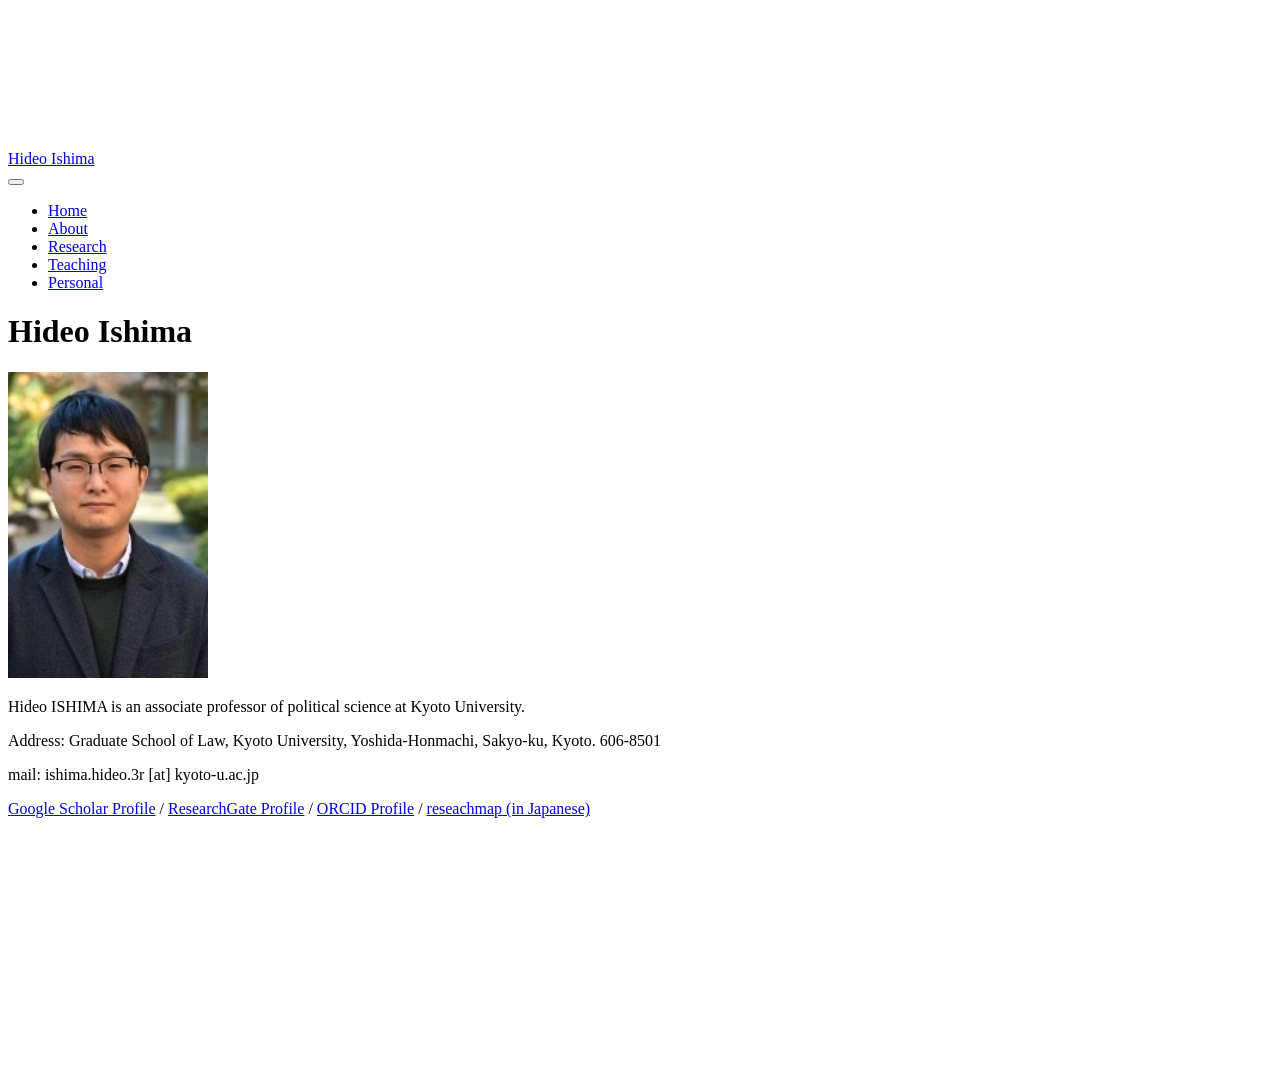
==== commit 91a21a9c: "Built site for gh-pages" ====
--- a/index.html
+++ b/index.html
@@ -2,7 +2,7 @@
 <html xmlns="http://www.w3.org/1999/xhtml" lang="en" xml:lang="en"><head>
 
 <meta charset="utf-8">
-<meta name="generator" content="quarto-1.1.189">
+<meta name="generator" content="quarto-1.8.24">
 
 <meta name="viewport" content="width=device-width, initial-scale=1.0, user-scalable=yes">
 
@@ -17,7 +17,7 @@
 ul.task-list{list-style: none;}
 ul.task-list li input[type="checkbox"] {
   width: 0.8em;
-  margin: 0 0.8em 0.2em -1.6em;
+  margin: 0 0.8em 0.2em -1em; /* quarto-specific, see https://github.com/quarto-dev/quarto-cli/issues/4556 */ 
   vertical-align: middle;
 }
 </style>
@@ -30,22 +30,30 @@
 <script src="site_libs/quarto-search/fuse.min.js"></script>
 <script src="site_libs/quarto-search/quarto-search.js"></script>
 <meta name="quarto:offset" content="./">
-<script src="site_libs/quarto-html/quarto.js"></script>
+<script src="site_libs/quarto-html/quarto.js" type="module"></script>
+<script src="site_libs/quarto-html/tabsets/tabsets.js" type="module"></script>
+<script src="site_libs/quarto-html/axe/axe-check.js" type="module"></script>
 <script src="site_libs/quarto-html/popper.min.js"></script>
 <script src="site_libs/quarto-html/tippy.umd.min.js"></script>
 <script src="site_libs/quarto-html/anchor.min.js"></script>
 <link href="site_libs/quarto-html/tippy.css" rel="stylesheet">
-<link href="site_libs/quarto-html/quarto-syntax-highlighting.css" rel="stylesheet" id="quarto-text-highlighting-styles">
+<link href="site_libs/quarto-html/quarto-syntax-highlighting-dc55a5b9e770e841cd82e46aadbfb9b0.css" rel="stylesheet" id="quarto-text-highlighting-styles">
 <script src="site_libs/bootstrap/bootstrap.min.js"></script>
 <link href="site_libs/bootstrap/bootstrap-icons.css" rel="stylesheet">
-<link href="site_libs/bootstrap/bootstrap.min.css" rel="stylesheet" id="quarto-bootstrap" data-mode="light">
+<link href="site_libs/bootstrap/bootstrap-5b4ad623e5705c0698d39aec6f10cf02.min.css" rel="stylesheet" append-hash="true" id="quarto-bootstrap" data-mode="light">
 <script id="quarto-search-options" type="application/json">{
   "location": "navbar",
   "copy-button": false,
   "collapse-after": 3,
   "panel-placement": "end",
   "type": "overlay",
-  "limit": 20,
+  "limit": 50,
+  "keyboard-shortcut": [
+    "f",
+    "/",
+    "s"
+  ],
+  "show-item-context": false,
   "language": {
     "search-no-results-text": "No results",
     "search-matching-documents-text": "matching documents",
@@ -54,8 +62,10 @@
     "search-more-match-text": "more match in this document",
     "search-more-matches-text": "more matches in this document",
     "search-clear-button-title": "Clear",
+    "search-text-placeholder": "",
     "search-detached-cancel-button-title": "Cancel",
-    "search-submit-button-title": "Submit"
+    "search-submit-button-title": "Submit",
+    "search-label": "Search"
   }
 }</script>
 
@@ -63,40 +73,49 @@
 <link rel="stylesheet" href="styles.css">
 </head>
 
-<body class="nav-fixed">
+<body class="nav-fixed quarto-light">
 
 <div id="quarto-search-results"></div>
   <header id="quarto-header" class="headroom fixed-top">
-    <nav class="navbar navbar-expand-lg navbar-dark ">
+    <nav class="navbar navbar-expand-lg " data-bs-theme="dark">
       <div class="navbar-container container-fluid">
-      <div class="navbar-brand-container">
+      <div class="navbar-brand-container mx-auto">
+    <a href="./index.html" class="navbar-brand navbar-brand-logo">
+    </a>
     <a class="navbar-brand" href="./index.html">
     <span class="navbar-title">Hideo Ishima</span>
     </a>
   </div>
-          <button class="navbar-toggler" type="button" data-bs-toggle="collapse" data-bs-target="#navbarCollapse" aria-controls="navbarCollapse" aria-expanded="false" aria-label="Toggle navigation" onclick="if (window.quartoToggleHeadroom) { window.quartoToggleHeadroom(); }">
+            <div id="quarto-search" class="" title="Search"></div>
+          <button class="navbar-toggler" type="button" data-bs-toggle="collapse" data-bs-target="#navbarCollapse" aria-controls="navbarCollapse" role="menu" aria-expanded="false" aria-label="Toggle navigation" onclick="if (window.quartoToggleHeadroom) { window.quartoToggleHeadroom(); }">
   <span class="navbar-toggler-icon"></span>
 </button>
           <div class="collapse navbar-collapse" id="navbarCollapse">
             <ul class="navbar-nav navbar-nav-scroll me-auto">
   <li class="nav-item">
-    <a class="nav-link active" href="./index.html" aria-current="page">Home</a>
+    <a class="nav-link active" href="./index.html" aria-current="page"> 
+<span class="menu-text">Home</span></a>
   </li>  
   <li class="nav-item">
-    <a class="nav-link" href="./about.html">About</a>
+    <a class="nav-link" href="./about.html"> 
+<span class="menu-text">About</span></a>
   </li>  
   <li class="nav-item">
-    <a class="nav-link" href="./research.html">Research</a>
+    <a class="nav-link" href="./research.html"> 
+<span class="menu-text">Research</span></a>
   </li>  
   <li class="nav-item">
-    <a class="nav-link" href="./teaching.html">Teaching</a>
+    <a class="nav-link" href="./teaching.html"> 
+<span class="menu-text">Teaching</span></a>
   </li>  
   <li class="nav-item">
-    <a class="nav-link" href="./personal.html">Personal</a>
+    <a class="nav-link" href="./personal.html"> 
+<span class="menu-text">Personal</span></a>
   </li>  
 </ul>
-              <div id="quarto-search" class="" title="Search"></div>
           </div> <!-- /navcollapse -->
+            <div class="quarto-navbar-tools">
+</div>
       </div> <!-- /container-fluid -->
     </nav>
 </header>
@@ -104,7 +123,7 @@
 <div id="quarto-content" class="quarto-container page-columns page-rows-contents page-layout-article page-navbar">
 <!-- sidebar -->
 <!-- margin-sidebar -->
-    <div id="quarto-margin-sidebar" class="sidebar margin-sidebar">
+    <div id="quarto-margin-sidebar" class="sidebar margin-sidebar zindex-bottom">
         
     </div>
 <!-- main -->
@@ -120,11 +139,14 @@
 <div class="quarto-title-meta">
 
     
+  
     
   </div>
   
 
+
 </header>
+
 
 <p><img src="pictures/profile.jpg" class="float-end rounded img-fluid" width="200"></p>
 <p>Hideo ISHIMA is an associate professor of political science at Kyoto University.</p>
@@ -136,105 +158,408 @@
 
 </main> <!-- /main -->
 <script id="quarto-html-after-body" type="application/javascript">
-window.document.addEventListener("DOMContentLoaded", function (event) {
-  const toggleBodyColorMode = (bsSheetEl) => {
-    const mode = bsSheetEl.getAttribute("data-mode");
-    const bodyEl = window.document.querySelector("body");
-    if (mode === "dark") {
-      bodyEl.classList.add("quarto-dark");
-      bodyEl.classList.remove("quarto-light");
-    } else {
-      bodyEl.classList.add("quarto-light");
-      bodyEl.classList.remove("quarto-dark");
-    }
-  }
-  const toggleBodyColorPrimary = () => {
-    const bsSheetEl = window.document.querySelector("link#quarto-bootstrap");
-    if (bsSheetEl) {
-      toggleBodyColorMode(bsSheetEl);
-    }
-  }
-  toggleBodyColorPrimary();  
-  const icon = "";
-  const anchorJS = new window.AnchorJS();
-  anchorJS.options = {
-    placement: 'right',
-    icon: icon
-  };
-  anchorJS.add('.anchored');
-  const clipboard = new window.ClipboardJS('.code-copy-button', {
-    target: function(trigger) {
-      return trigger.previousElementSibling;
+  window.document.addEventListener("DOMContentLoaded", function (event) {
+    const icon = "";
+    const anchorJS = new window.AnchorJS();
+    anchorJS.options = {
+      placement: 'right',
+      icon: icon
+    };
+    anchorJS.add('.anchored');
+    const isCodeAnnotation = (el) => {
+      for (const clz of el.classList) {
+        if (clz.startsWith('code-annotation-')) {                     
+          return true;
+        }
+      }
+      return false;
+    }
+    const onCopySuccess = function(e) {
+      // button target
+      const button = e.trigger;
+      // don't keep focus
+      button.blur();
+      // flash "checked"
+      button.classList.add('code-copy-button-checked');
+      var currentTitle = button.getAttribute("title");
+      button.setAttribute("title", "Copied!");
+      let tooltip;
+      if (window.bootstrap) {
+        button.setAttribute("data-bs-toggle", "tooltip");
+        button.setAttribute("data-bs-placement", "left");
+        button.setAttribute("data-bs-title", "Copied!");
+        tooltip = new bootstrap.Tooltip(button, 
+          { trigger: "manual", 
+            customClass: "code-copy-button-tooltip",
+            offset: [0, -8]});
+        tooltip.show();    
+      }
+      setTimeout(function() {
+        if (tooltip) {
+          tooltip.hide();
+          button.removeAttribute("data-bs-title");
+          button.removeAttribute("data-bs-toggle");
+          button.removeAttribute("data-bs-placement");
+        }
+        button.setAttribute("title", currentTitle);
+        button.classList.remove('code-copy-button-checked');
+      }, 1000);
+      // clear code selection
+      e.clearSelection();
+    }
+    const getTextToCopy = function(trigger) {
+      const outerScaffold = trigger.parentElement.cloneNode(true);
+      const codeEl = outerScaffold.querySelector('code');
+      for (const childEl of codeEl.children) {
+        if (isCodeAnnotation(childEl)) {
+          childEl.remove();
+        }
+      }
+      return codeEl.innerText;
+    }
+    const clipboard = new window.ClipboardJS('.code-copy-button:not([data-in-quarto-modal])', {
+      text: getTextToCopy
+    });
+    clipboard.on('success', onCopySuccess);
+    if (window.document.getElementById('quarto-embedded-source-code-modal')) {
+      const clipboardModal = new window.ClipboardJS('.code-copy-button[data-in-quarto-modal]', {
+        text: getTextToCopy,
+        container: window.document.getElementById('quarto-embedded-source-code-modal')
+      });
+      clipboardModal.on('success', onCopySuccess);
+    }
+      var localhostRegex = new RegExp(/^(?:http|https):\/\/localhost\:?[0-9]*\//);
+      var mailtoRegex = new RegExp(/^mailto:/);
+        var filterRegex = new RegExp("https:\/\/h-ism\.github\.io\/");
+      var isInternal = (href) => {
+          return filterRegex.test(href) || localhostRegex.test(href) || mailtoRegex.test(href);
+      }
+      // Inspect non-navigation links and adorn them if external
+     var links = window.document.querySelectorAll('a[href]:not(.nav-link):not(.navbar-brand):not(.toc-action):not(.sidebar-link):not(.sidebar-item-toggle):not(.pagination-link):not(.no-external):not([aria-hidden]):not(.dropdown-item):not(.quarto-navigation-tool):not(.about-link)');
+      for (var i=0; i<links.length; i++) {
+        const link = links[i];
+        if (!isInternal(link.href)) {
+          // undo the damage that might have been done by quarto-nav.js in the case of
+          // links that we want to consider external
+          if (link.dataset.originalHref !== undefined) {
+            link.href = link.dataset.originalHref;
+          }
+        }
+      }
+    function tippyHover(el, contentFn, onTriggerFn, onUntriggerFn) {
+      const config = {
+        allowHTML: true,
+        maxWidth: 500,
+        delay: 100,
+        arrow: false,
+        appendTo: function(el) {
+            return el.parentElement;
+        },
+        interactive: true,
+        interactiveBorder: 10,
+        theme: 'quarto',
+        placement: 'bottom-start',
+      };
+      if (contentFn) {
+        config.content = contentFn;
+      }
+      if (onTriggerFn) {
+        config.onTrigger = onTriggerFn;
+      }
+      if (onUntriggerFn) {
+        config.onUntrigger = onUntriggerFn;
+      }
+      window.tippy(el, config); 
+    }
+    const noterefs = window.document.querySelectorAll('a[role="doc-noteref"]');
+    for (var i=0; i<noterefs.length; i++) {
+      const ref = noterefs[i];
+      tippyHover(ref, function() {
+        // use id or data attribute instead here
+        let href = ref.getAttribute('data-footnote-href') || ref.getAttribute('href');
+        try { href = new URL(href).hash; } catch {}
+        const id = href.replace(/^#\/?/, "");
+        const note = window.document.getElementById(id);
+        if (note) {
+          return note.innerHTML;
+        } else {
+          return "";
+        }
+      });
+    }
+    const xrefs = window.document.querySelectorAll('a.quarto-xref');
+    const processXRef = (id, note) => {
+      // Strip column container classes
+      const stripColumnClz = (el) => {
+        el.classList.remove("page-full", "page-columns");
+        if (el.children) {
+          for (const child of el.children) {
+            stripColumnClz(child);
+          }
+        }
+      }
+      stripColumnClz(note)
+      if (id === null || id.startsWith('sec-')) {
+        // Special case sections, only their first couple elements
+        const container = document.createElement("div");
+        if (note.children && note.children.length > 2) {
+          container.appendChild(note.children[0].cloneNode(true));
+          for (let i = 1; i < note.children.length; i++) {
+            const child = note.children[i];
+            if (child.tagName === "P" && child.innerText === "") {
+              continue;
+            } else {
+              container.appendChild(child.cloneNode(true));
+              break;
+            }
+          }
+          if (window.Quarto?.typesetMath) {
+            window.Quarto.typesetMath(container);
+          }
+          return container.innerHTML
+        } else {
+          if (window.Quarto?.typesetMath) {
+            window.Quarto.typesetMath(note);
+          }
+          return note.innerHTML;
+        }
+      } else {
+        // Remove any anchor links if they are present
+        const anchorLink = note.querySelector('a.anchorjs-link');
+        if (anchorLink) {
+          anchorLink.remove();
+        }
+        if (window.Quarto?.typesetMath) {
+          window.Quarto.typesetMath(note);
+        }
+        if (note.classList.contains("callout")) {
+          return note.outerHTML;
+        } else {
+          return note.innerHTML;
+        }
+      }
+    }
+    for (var i=0; i<xrefs.length; i++) {
+      const xref = xrefs[i];
+      tippyHover(xref, undefined, function(instance) {
+        instance.disable();
+        let url = xref.getAttribute('href');
+        let hash = undefined; 
+        if (url.startsWith('#')) {
+          hash = url;
+        } else {
+          try { hash = new URL(url).hash; } catch {}
+        }
+        if (hash) {
+          const id = hash.replace(/^#\/?/, "");
+          const note = window.document.getElementById(id);
+          if (note !== null) {
+            try {
+              const html = processXRef(id, note.cloneNode(true));
+              instance.setContent(html);
+            } finally {
+              instance.enable();
+              instance.show();
+            }
+          } else {
+            // See if we can fetch this
+            fetch(url.split('#')[0])
+            .then(res => res.text())
+            .then(html => {
+              const parser = new DOMParser();
+              const htmlDoc = parser.parseFromString(html, "text/html");
+              const note = htmlDoc.getElementById(id);
+              if (note !== null) {
+                const html = processXRef(id, note);
+                instance.setContent(html);
+              } 
+            }).finally(() => {
+              instance.enable();
+              instance.show();
+            });
+          }
+        } else {
+          // See if we can fetch a full url (with no hash to target)
+          // This is a special case and we should probably do some content thinning / targeting
+          fetch(url)
+          .then(res => res.text())
+          .then(html => {
+            const parser = new DOMParser();
+            const htmlDoc = parser.parseFromString(html, "text/html");
+            const note = htmlDoc.querySelector('main.content');
+            if (note !== null) {
+              // This should only happen for chapter cross references
+              // (since there is no id in the URL)
+              // remove the first header
+              if (note.children.length > 0 && note.children[0].tagName === "HEADER") {
+                note.children[0].remove();
+              }
+              const html = processXRef(null, note);
+              instance.setContent(html);
+            } 
+          }).finally(() => {
+            instance.enable();
+            instance.show();
+          });
+        }
+      }, function(instance) {
+      });
+    }
+        let selectedAnnoteEl;
+        const selectorForAnnotation = ( cell, annotation) => {
+          let cellAttr = 'data-code-cell="' + cell + '"';
+          let lineAttr = 'data-code-annotation="' +  annotation + '"';
+          const selector = 'span[' + cellAttr + '][' + lineAttr + ']';
+          return selector;
+        }
+        const selectCodeLines = (annoteEl) => {
+          const doc = window.document;
+          const targetCell = annoteEl.getAttribute("data-target-cell");
+          const targetAnnotation = annoteEl.getAttribute("data-target-annotation");
+          const annoteSpan = window.document.querySelector(selectorForAnnotation(targetCell, targetAnnotation));
+          const lines = annoteSpan.getAttribute("data-code-lines").split(",");
+          const lineIds = lines.map((line) => {
+            return targetCell + "-" + line;
+          })
+          let top = null;
+          let height = null;
+          let parent = null;
+          if (lineIds.length > 0) {
+              //compute the position of the single el (top and bottom and make a div)
+              const el = window.document.getElementById(lineIds[0]);
+              top = el.offsetTop;
+              height = el.offsetHeight;
+              parent = el.parentElement.parentElement;
+            if (lineIds.length > 1) {
+              const lastEl = window.document.getElementById(lineIds[lineIds.length - 1]);
+              const bottom = lastEl.offsetTop + lastEl.offsetHeight;
+              height = bottom - top;
+            }
+            if (top !== null && height !== null && parent !== null) {
+              // cook up a div (if necessary) and position it 
+              let div = window.document.getElementById("code-annotation-line-highlight");
+              if (div === null) {
+                div = window.document.createElement("div");
+                div.setAttribute("id", "code-annotation-line-highlight");
+                div.style.position = 'absolute';
+                parent.appendChild(div);
+              }
+              div.style.top = top - 2 + "px";
+              div.style.height = height + 4 + "px";
+              div.style.left = 0;
+              let gutterDiv = window.document.getElementById("code-annotation-line-highlight-gutter");
+              if (gutterDiv === null) {
+                gutterDiv = window.document.createElement("div");
+                gutterDiv.setAttribute("id", "code-annotation-line-highlight-gutter");
+                gutterDiv.style.position = 'absolute';
+                const codeCell = window.document.getElementById(targetCell);
+                const gutter = codeCell.querySelector('.code-annotation-gutter');
+                gutter.appendChild(gutterDiv);
+              }
+              gutterDiv.style.top = top - 2 + "px";
+              gutterDiv.style.height = height + 4 + "px";
+            }
+            selectedAnnoteEl = annoteEl;
+          }
+        };
+        const unselectCodeLines = () => {
+          const elementsIds = ["code-annotation-line-highlight", "code-annotation-line-highlight-gutter"];
+          elementsIds.forEach((elId) => {
+            const div = window.document.getElementById(elId);
+            if (div) {
+              div.remove();
+            }
+          });
+          selectedAnnoteEl = undefined;
+        };
+          // Handle positioning of the toggle
+      window.addEventListener(
+        "resize",
+        throttle(() => {
+          elRect = undefined;
+          if (selectedAnnoteEl) {
+            selectCodeLines(selectedAnnoteEl);
+          }
+        }, 10)
+      );
+      function throttle(fn, ms) {
+      let throttle = false;
+      let timer;
+        return (...args) => {
+          if(!throttle) { // first call gets through
+              fn.apply(this, args);
+              throttle = true;
+          } else { // all the others get throttled
+              if(timer) clearTimeout(timer); // cancel #2
+              timer = setTimeout(() => {
+                fn.apply(this, args);
+                timer = throttle = false;
+              }, ms);
+          }
+        };
+      }
+        // Attach click handler to the DT
+        const annoteDls = window.document.querySelectorAll('dt[data-target-cell]');
+        for (const annoteDlNode of annoteDls) {
+          annoteDlNode.addEventListener('click', (event) => {
+            const clickedEl = event.target;
+            if (clickedEl !== selectedAnnoteEl) {
+              unselectCodeLines();
+              const activeEl = window.document.querySelector('dt[data-target-cell].code-annotation-active');
+              if (activeEl) {
+                activeEl.classList.remove('code-annotation-active');
+              }
+              selectCodeLines(clickedEl);
+              clickedEl.classList.add('code-annotation-active');
+            } else {
+              // Unselect the line
+              unselectCodeLines();
+              clickedEl.classList.remove('code-annotation-active');
+            }
+          });
+        }
+    const findCites = (el) => {
+      const parentEl = el.parentElement;
+      if (parentEl) {
+        const cites = parentEl.dataset.cites;
+        if (cites) {
+          return {
+            el,
+            cites: cites.split(' ')
+          };
+        } else {
+          return findCites(el.parentElement)
+        }
+      } else {
+        return undefined;
+      }
+    };
+    var bibliorefs = window.document.querySelectorAll('a[role="doc-biblioref"]');
+    for (var i=0; i<bibliorefs.length; i++) {
+      const ref = bibliorefs[i];
+      const citeInfo = findCites(ref);
+      if (citeInfo) {
+        tippyHover(citeInfo.el, function() {
+          var popup = window.document.createElement('div');
+          citeInfo.cites.forEach(function(cite) {
+            var citeDiv = window.document.createElement('div');
+            citeDiv.classList.add('hanging-indent');
+            citeDiv.classList.add('csl-entry');
+            var biblioDiv = window.document.getElementById('ref-' + cite);
+            if (biblioDiv) {
+              citeDiv.innerHTML = biblioDiv.innerHTML;
+            }
+            popup.appendChild(citeDiv);
+          });
+          return popup.innerHTML;
+        });
+      }
     }
   });
-  clipboard.on('success', function(e) {
-    // button target
-    const button = e.trigger;
-    // don't keep focus
-    button.blur();
-    // flash "checked"
-    button.classList.add('code-copy-button-checked');
-    var currentTitle = button.getAttribute("title");
-    button.setAttribute("title", "Copied!");
-    setTimeout(function() {
-      button.setAttribute("title", currentTitle);
-      button.classList.remove('code-copy-button-checked');
-    }, 1000);
-    // clear code selection
-    e.clearSelection();
-  });
-  function tippyHover(el, contentFn) {
-    const config = {
-      allowHTML: true,
-      content: contentFn,
-      maxWidth: 500,
-      delay: 100,
-      arrow: false,
-      appendTo: function(el) {
-          return el.parentElement;
-      },
-      interactive: true,
-      interactiveBorder: 10,
-      theme: 'quarto',
-      placement: 'bottom-start'
-    };
-    window.tippy(el, config); 
-  }
-  const noterefs = window.document.querySelectorAll('a[role="doc-noteref"]');
-  for (var i=0; i<noterefs.length; i++) {
-    const ref = noterefs[i];
-    tippyHover(ref, function() {
-      // use id or data attribute instead here
-      let href = ref.getAttribute('data-footnote-href') || ref.getAttribute('href');
-      try { href = new URL(href).hash; } catch {}
-      const id = href.replace(/^#\/?/, "");
-      const note = window.document.getElementById(id);
-      return note.innerHTML;
-    });
-  }
-  var bibliorefs = window.document.querySelectorAll('a[role="doc-biblioref"]');
-  for (var i=0; i<bibliorefs.length; i++) {
-    const ref = bibliorefs[i];
-    const cites = ref.parentNode.getAttribute('data-cites').split(' ');
-    tippyHover(ref, function() {
-      var popup = window.document.createElement('div');
-      cites.forEach(function(cite) {
-        var citeDiv = window.document.createElement('div');
-        citeDiv.classList.add('hanging-indent');
-        citeDiv.classList.add('csl-entry');
-        var biblioDiv = window.document.getElementById('ref-' + cite);
-        if (biblioDiv) {
-          citeDiv.innerHTML = biblioDiv.innerHTML;
-        }
-        popup.appendChild(citeDiv);
-      });
-      return popup.innerHTML;
-    });
-  }
-});
-</script>
+  </script>
 </div> <!-- /content -->
 
 
 
+
 </body></html>
--- a/site_libs/quarto-html/quarto-syntax-highlighting-dc55a5b9e770e841cd82e46aadbfb9b0.css
+++ b/site_libs/quarto-html/quarto-syntax-highlighting-dc55a5b9e770e841cd82e46aadbfb9b0.css
@@ -0,0 +1,236 @@
+/* quarto syntax highlight colors */
+:root {
+  --quarto-hl-ot-color: #003B4F;
+  --quarto-hl-at-color: #657422;
+  --quarto-hl-ss-color: #20794D;
+  --quarto-hl-an-color: #5E5E5E;
+  --quarto-hl-fu-color: #4758AB;
+  --quarto-hl-st-color: #20794D;
+  --quarto-hl-cf-color: #003B4F;
+  --quarto-hl-op-color: #5E5E5E;
+  --quarto-hl-er-color: #AD0000;
+  --quarto-hl-bn-color: #AD0000;
+  --quarto-hl-al-color: #AD0000;
+  --quarto-hl-va-color: #111111;
+  --quarto-hl-bu-color: inherit;
+  --quarto-hl-ex-color: inherit;
+  --quarto-hl-pp-color: #AD0000;
+  --quarto-hl-in-color: #5E5E5E;
+  --quarto-hl-vs-color: #20794D;
+  --quarto-hl-wa-color: #5E5E5E;
+  --quarto-hl-do-color: #5E5E5E;
+  --quarto-hl-im-color: #00769E;
+  --quarto-hl-ch-color: #20794D;
+  --quarto-hl-dt-color: #AD0000;
+  --quarto-hl-fl-color: #AD0000;
+  --quarto-hl-co-color: #5E5E5E;
+  --quarto-hl-cv-color: #5E5E5E;
+  --quarto-hl-cn-color: #8f5902;
+  --quarto-hl-sc-color: #5E5E5E;
+  --quarto-hl-dv-color: #AD0000;
+  --quarto-hl-kw-color: #003B4F;
+}
+
+/* other quarto variables */
+:root {
+  --quarto-font-monospace: SFMono-Regular, Menlo, Monaco, Consolas, "Liberation Mono", "Courier New", monospace;
+}
+
+/* syntax highlight based on Pandoc's rules */
+pre > code.sourceCode > span {
+  color: #003B4F;
+}
+
+code.sourceCode > span {
+  color: #003B4F;
+}
+
+div.sourceCode,
+div.sourceCode pre.sourceCode {
+  color: #003B4F;
+}
+
+/* Normal */
+code span {
+  color: #003B4F;
+}
+
+/* Alert */
+code span.al {
+  color: #AD0000;
+  font-style: inherit;
+}
+
+/* Annotation */
+code span.an {
+  color: #5E5E5E;
+  font-style: inherit;
+}
+
+/* Attribute */
+code span.at {
+  color: #657422;
+  font-style: inherit;
+}
+
+/* BaseN */
+code span.bn {
+  color: #AD0000;
+  font-style: inherit;
+}
+
+/* BuiltIn */
+code span.bu {
+  font-style: inherit;
+}
+
+/* ControlFlow */
+code span.cf {
+  color: #003B4F;
+  font-weight: bold;
+  font-style: inherit;
+}
+
+/* Char */
+code span.ch {
+  color: #20794D;
+  font-style: inherit;
+}
+
+/* Constant */
+code span.cn {
+  color: #8f5902;
+  font-style: inherit;
+}
+
+/* Comment */
+code span.co {
+  color: #5E5E5E;
+  font-style: inherit;
+}
+
+/* CommentVar */
+code span.cv {
+  color: #5E5E5E;
+  font-style: italic;
+}
+
+/* Documentation */
+code span.do {
+  color: #5E5E5E;
+  font-style: italic;
+}
+
+/* DataType */
+code span.dt {
+  color: #AD0000;
+  font-style: inherit;
+}
+
+/* DecVal */
+code span.dv {
+  color: #AD0000;
+  font-style: inherit;
+}
+
+/* Error */
+code span.er {
+  color: #AD0000;
+  font-style: inherit;
+}
+
+/* Extension */
+code span.ex {
+  font-style: inherit;
+}
+
+/* Float */
+code span.fl {
+  color: #AD0000;
+  font-style: inherit;
+}
+
+/* Function */
+code span.fu {
+  color: #4758AB;
+  font-style: inherit;
+}
+
+/* Import */
+code span.im {
+  color: #00769E;
+  font-style: inherit;
+}
+
+/* Information */
+code span.in {
+  color: #5E5E5E;
+  font-style: inherit;
+}
+
+/* Keyword */
+code span.kw {
+  color: #003B4F;
+  font-weight: bold;
+  font-style: inherit;
+}
+
+/* Operator */
+code span.op {
+  color: #5E5E5E;
+  font-style: inherit;
+}
+
+/* Other */
+code span.ot {
+  color: #003B4F;
+  font-style: inherit;
+}
+
+/* Preprocessor */
+code span.pp {
+  color: #AD0000;
+  font-style: inherit;
+}
+
+/* SpecialChar */
+code span.sc {
+  color: #5E5E5E;
+  font-style: inherit;
+}
+
+/* SpecialString */
+code span.ss {
+  color: #20794D;
+  font-style: inherit;
+}
+
+/* String */
+code span.st {
+  color: #20794D;
+  font-style: inherit;
+}
+
+/* Variable */
+code span.va {
+  color: #111111;
+  font-style: inherit;
+}
+
+/* VerbatimString */
+code span.vs {
+  color: #20794D;
+  font-style: inherit;
+}
+
+/* Warning */
+code span.wa {
+  color: #5E5E5E;
+  font-style: italic;
+}
+
+.prevent-inlining {
+  content: "</";
+}
+
+/*# sourceMappingURL=21f0b8dca5c347bd0a806dc2ce2adfe3.css.map */
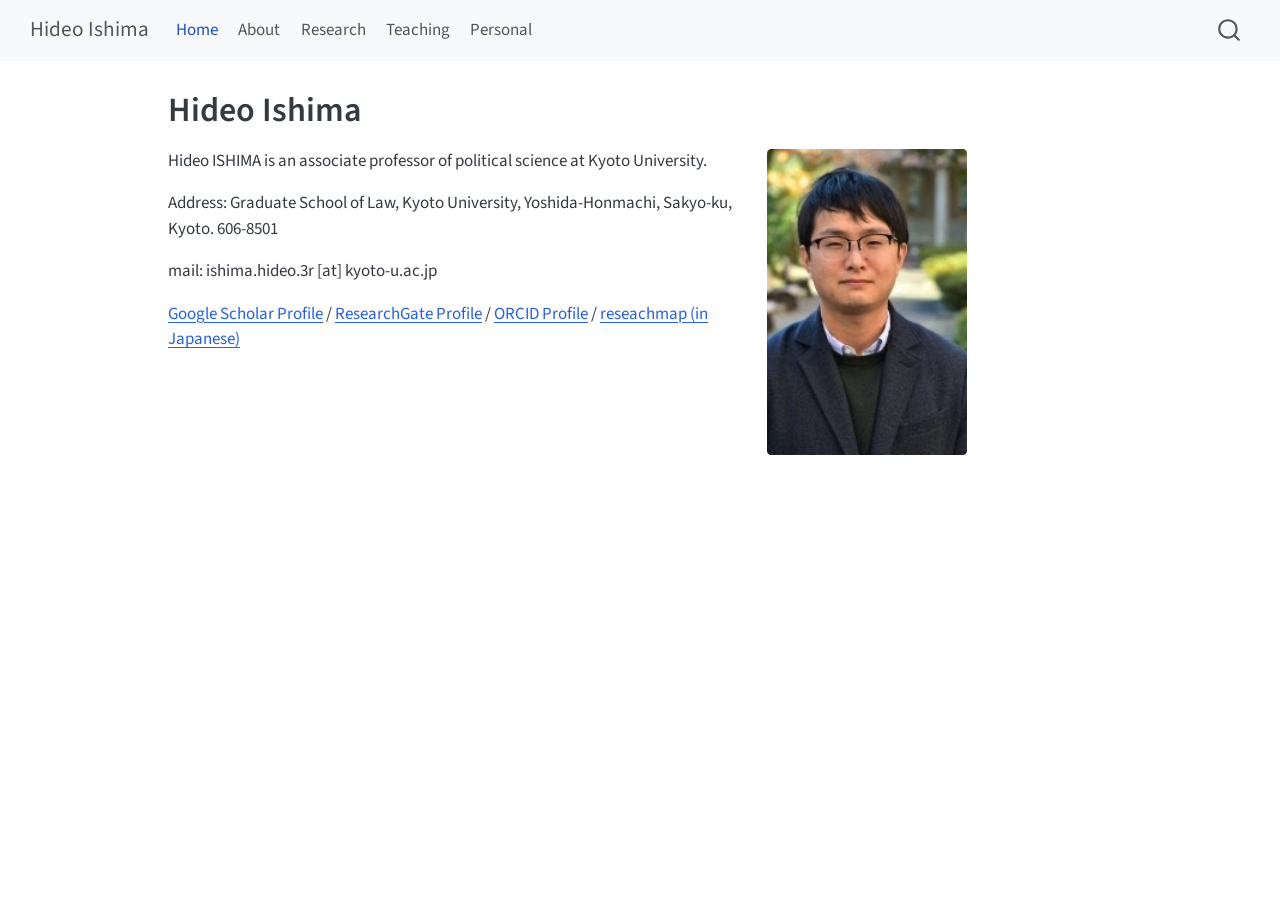
==== commit 7622d21c: "Built site for gh-pages" ====
--- a/index.html
+++ b/index.html
@@ -2,13 +2,16 @@
 <html xmlns="http://www.w3.org/1999/xhtml" lang="en" xml:lang="en"><head>
 
 <meta charset="utf-8">
-<meta name="generator" content="quarto-1.8.24">
+<meta name="generator" content="quarto-1.9.38">
 
 <meta name="viewport" content="width=device-width, initial-scale=1.0, user-scalable=yes">
 
 
 <title>Hideo Ishima</title>
 <style>
+/* Default styles provided by pandoc.
+** See https://pandoc.org/MANUAL.html#variables-for-html for config info.
+*/
 code{white-space: pre-wrap;}
 span.smallcaps{font-variant: small-caps;}
 div.columns{display: flex; gap: min(4vw, 1.5em);}
@@ -32,15 +35,14 @@
 <meta name="quarto:offset" content="./">
 <script src="site_libs/quarto-html/quarto.js" type="module"></script>
 <script src="site_libs/quarto-html/tabsets/tabsets.js" type="module"></script>
-<script src="site_libs/quarto-html/axe/axe-check.js" type="module"></script>
 <script src="site_libs/quarto-html/popper.min.js"></script>
 <script src="site_libs/quarto-html/tippy.umd.min.js"></script>
 <script src="site_libs/quarto-html/anchor.min.js"></script>
 <link href="site_libs/quarto-html/tippy.css" rel="stylesheet">
-<link href="site_libs/quarto-html/quarto-syntax-highlighting-dc55a5b9e770e841cd82e46aadbfb9b0.css" rel="stylesheet" id="quarto-text-highlighting-styles">
+<link href="site_libs/quarto-html/quarto-syntax-highlighting-15634bcf2e68342d4ad2dfa704d543f6.css" rel="stylesheet" id="quarto-text-highlighting-styles">
 <script src="site_libs/bootstrap/bootstrap.min.js"></script>
 <link href="site_libs/bootstrap/bootstrap-icons.css" rel="stylesheet">
-<link href="site_libs/bootstrap/bootstrap-5b4ad623e5705c0698d39aec6f10cf02.min.css" rel="stylesheet" append-hash="true" id="quarto-bootstrap" data-mode="light">
+<link href="site_libs/bootstrap/bootstrap-4f353869b67aa98ab6737caa74aa6133.min.css" rel="stylesheet" append-hash="true" id="quarto-bootstrap" data-mode="light">
 <script id="quarto-search-options" type="application/json">{
   "location": "navbar",
   "copy-button": false,
@@ -80,8 +82,6 @@
     <nav class="navbar navbar-expand-lg " data-bs-theme="dark">
       <div class="navbar-container container-fluid">
       <div class="navbar-brand-container mx-auto">
-    <a href="./index.html" class="navbar-brand navbar-brand-logo">
-    </a>
     <a class="navbar-brand" href="./index.html">
     <span class="navbar-title">Hideo Ishima</span>
     </a>
--- a/site_libs/quarto-html/quarto-syntax-highlighting-15634bcf2e68342d4ad2dfa704d543f6.css
+++ b/site_libs/quarto-html/quarto-syntax-highlighting-15634bcf2e68342d4ad2dfa704d543f6.css
@@ -0,0 +1,236 @@
+/* quarto syntax highlight colors */
+:root {
+  --quarto-hl-ot-color: #003B4F;
+  --quarto-hl-at-color: #657422;
+  --quarto-hl-ss-color: #20794D;
+  --quarto-hl-an-color: #5E5E5E;
+  --quarto-hl-fu-color: #4758AB;
+  --quarto-hl-st-color: #20794D;
+  --quarto-hl-cf-color: #003B4F;
+  --quarto-hl-op-color: #5E5E5E;
+  --quarto-hl-er-color: #AD0000;
+  --quarto-hl-bn-color: #AD0000;
+  --quarto-hl-al-color: #AD0000;
+  --quarto-hl-va-color: #111111;
+  --quarto-hl-bu-color: inherit;
+  --quarto-hl-ex-color: inherit;
+  --quarto-hl-pp-color: #AD0000;
+  --quarto-hl-in-color: #5E5E5E;
+  --quarto-hl-vs-color: #20794D;
+  --quarto-hl-wa-color: #5E5E5E;
+  --quarto-hl-do-color: #5E5E5E;
+  --quarto-hl-im-color: #00769E;
+  --quarto-hl-ch-color: #20794D;
+  --quarto-hl-dt-color: #AD0000;
+  --quarto-hl-fl-color: #AD0000;
+  --quarto-hl-co-color: #5E5E5E;
+  --quarto-hl-cv-color: #5E5E5E;
+  --quarto-hl-cn-color: #8f5902;
+  --quarto-hl-sc-color: #5E5E5E;
+  --quarto-hl-dv-color: #AD0000;
+  --quarto-hl-kw-color: #003B4F;
+}
+
+/* other quarto variables */
+:root {
+  --quarto-font-monospace: SFMono-Regular, Menlo, Monaco, Consolas, "Liberation Mono", "Courier New", monospace;
+}
+
+/* syntax highlight based on Pandoc's rules */
+pre > code.sourceCode > span {
+  color: #003B4F;
+}
+
+code.sourceCode > span {
+  color: #003B4F;
+}
+
+div.sourceCode,
+div.sourceCode pre.sourceCode {
+  color: #003B4F;
+}
+
+/* Normal */
+code span {
+  color: #003B4F;
+}
+
+/* Alert */
+code span.al {
+  color: #AD0000;
+  font-style: inherit;
+}
+
+/* Annotation */
+code span.an {
+  color: #5E5E5E;
+  font-style: inherit;
+}
+
+/* Attribute */
+code span.at {
+  color: #657422;
+  font-style: inherit;
+}
+
+/* BaseN */
+code span.bn {
+  color: #AD0000;
+  font-style: inherit;
+}
+
+/* BuiltIn */
+code span.bu {
+  font-style: inherit;
+}
+
+/* ControlFlow */
+code span.cf {
+  color: #003B4F;
+  font-weight: bold;
+  font-style: inherit;
+}
+
+/* Char */
+code span.ch {
+  color: #20794D;
+  font-style: inherit;
+}
+
+/* Constant */
+code span.cn {
+  color: #8f5902;
+  font-style: inherit;
+}
+
+/* Comment */
+code span.co {
+  color: #5E5E5E;
+  font-style: inherit;
+}
+
+/* CommentVar */
+code span.cv {
+  color: #5E5E5E;
+  font-style: italic;
+}
+
+/* Documentation */
+code span.do {
+  color: #5E5E5E;
+  font-style: italic;
+}
+
+/* DataType */
+code span.dt {
+  color: #AD0000;
+  font-style: inherit;
+}
+
+/* DecVal */
+code span.dv {
+  color: #AD0000;
+  font-style: inherit;
+}
+
+/* Error */
+code span.er {
+  color: #AD0000;
+  font-style: inherit;
+}
+
+/* Extension */
+code span.ex {
+  font-style: inherit;
+}
+
+/* Float */
+code span.fl {
+  color: #AD0000;
+  font-style: inherit;
+}
+
+/* Function */
+code span.fu {
+  color: #4758AB;
+  font-style: inherit;
+}
+
+/* Import */
+code span.im {
+  color: #00769E;
+  font-style: inherit;
+}
+
+/* Information */
+code span.in {
+  color: #5E5E5E;
+  font-style: inherit;
+}
+
+/* Keyword */
+code span.kw {
+  color: #003B4F;
+  font-weight: bold;
+  font-style: inherit;
+}
+
+/* Operator */
+code span.op {
+  color: #5E5E5E;
+  font-style: inherit;
+}
+
+/* Other */
+code span.ot {
+  color: #003B4F;
+  font-style: inherit;
+}
+
+/* Preprocessor */
+code span.pp {
+  color: #AD0000;
+  font-style: inherit;
+}
+
+/* SpecialChar */
+code span.sc {
+  color: #5E5E5E;
+  font-style: inherit;
+}
+
+/* SpecialString */
+code span.ss {
+  color: #20794D;
+  font-style: inherit;
+}
+
+/* String */
+code span.st {
+  color: #20794D;
+  font-style: inherit;
+}
+
+/* Variable */
+code span.va {
+  color: #111111;
+  font-style: inherit;
+}
+
+/* VerbatimString */
+code span.vs {
+  color: #20794D;
+  font-style: inherit;
+}
+
+/* Warning */
+code span.wa {
+  color: #5E5E5E;
+  font-style: italic;
+}
+
+.prevent-inlining {
+  content: "</";
+}
+
+/*# sourceMappingURL=f23921c56f73e400b49028c9186a1aa0.css.map */
